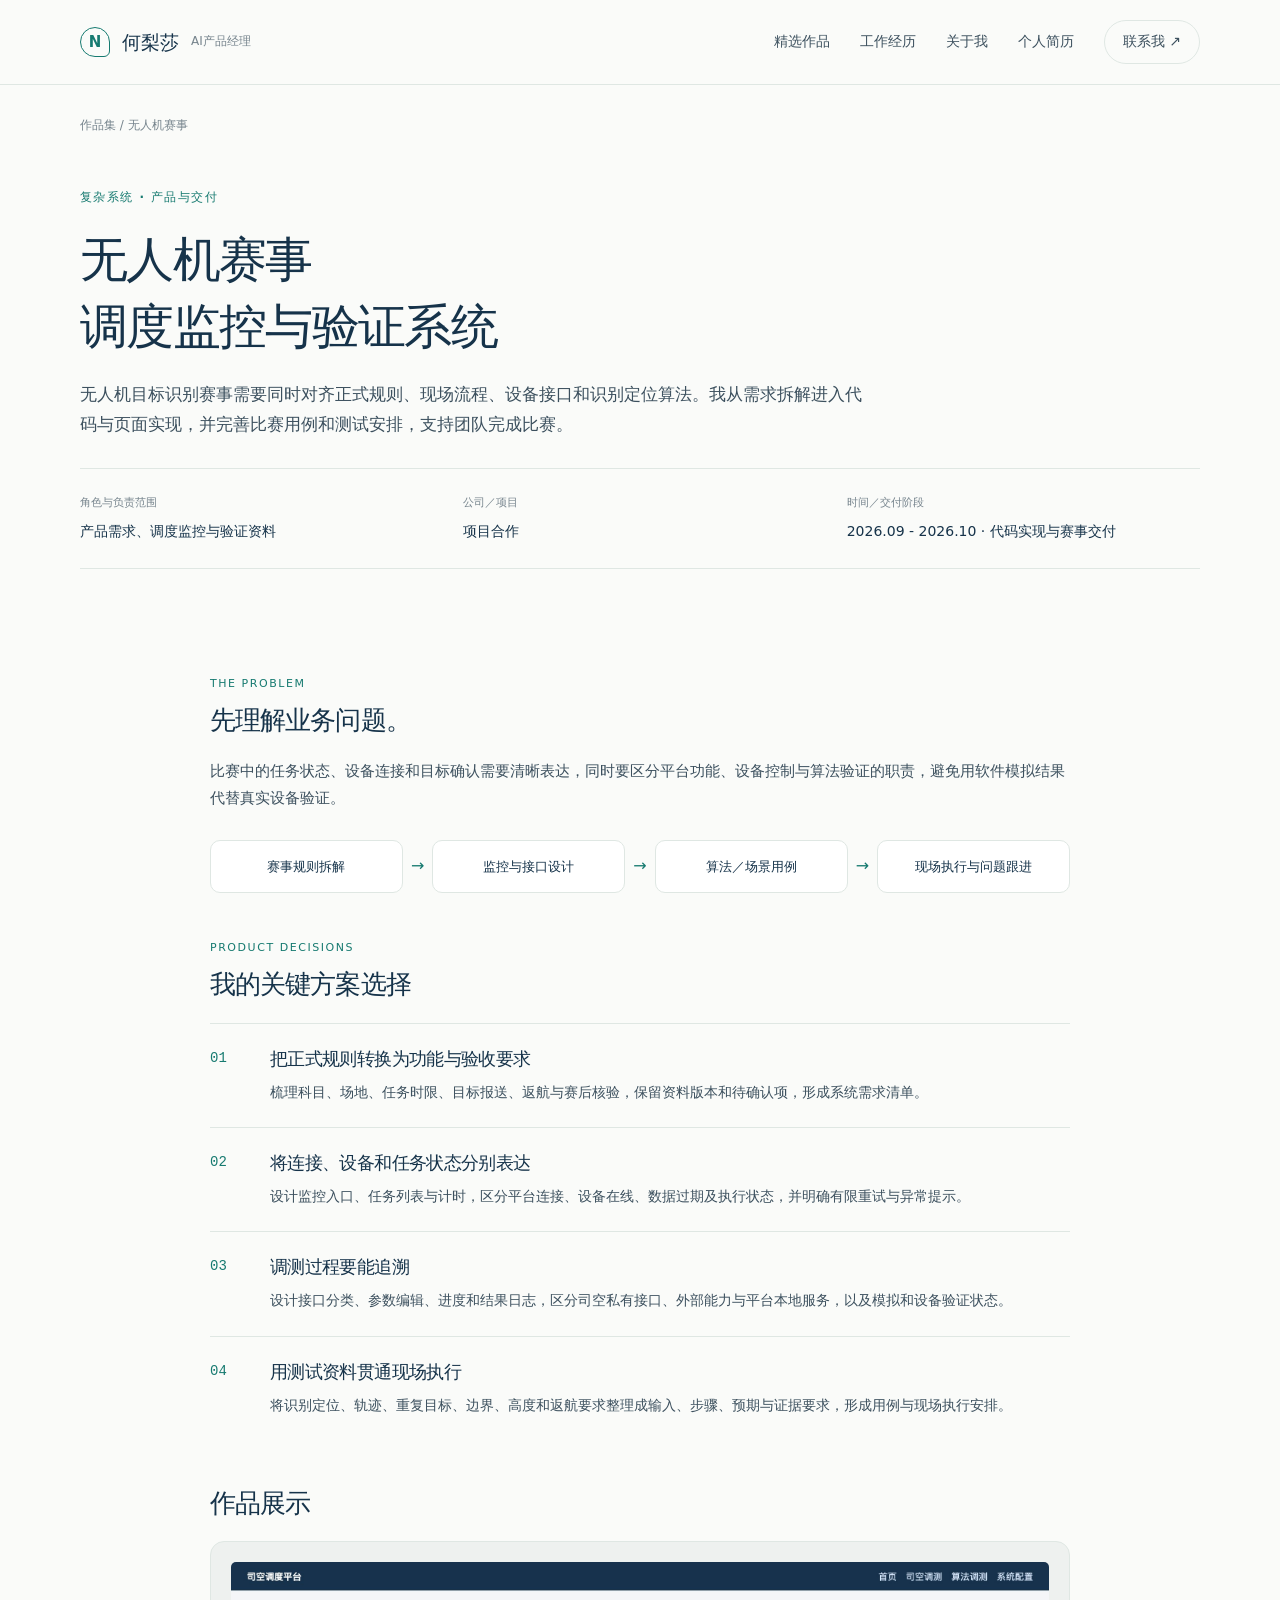
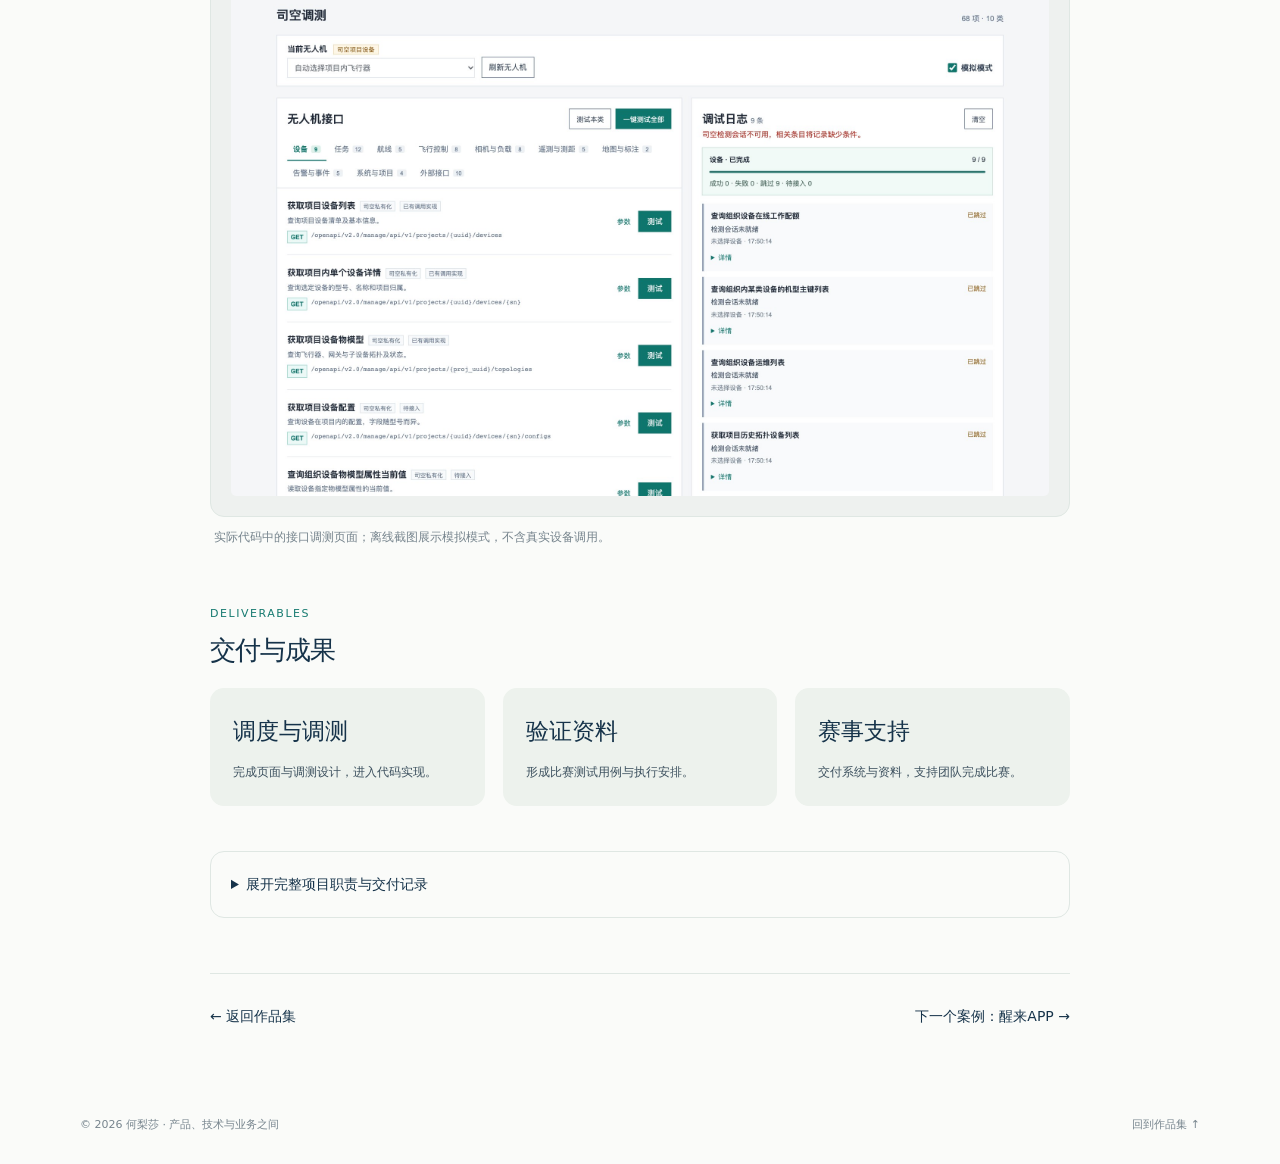
==== drone.html @ f0d06ab8 "初始化个人简历与产品作品集网站" ====
<!doctype html><html lang="zh-CN"><head><meta charset="utf-8"><meta name="viewport" content="width=device-width, initial-scale=1"><meta name="description" content="何梨莎的个人简历与产品作品集：企业知识库RAG、无人机赛事调度、健康AI及海外独立站。"><meta name="theme-color" content="#16334a"><title>无人机赛事 · 调度监控与验证系统 · 何梨莎</title><link rel="icon" href="assets/favicon.svg" type="image/svg+xml"><link rel="stylesheet" href="styles.css"><script src="app.js" defer></script></head><body><a class="skip-link" href="#main">跳到正文</a><header class="site-header"><div class="wrap header-inner"><a class="brand" href="index.html"><span class="brand-mark" aria-hidden="true">N</span>何梨莎<span style="font-size:12px;font-weight:400;color:var(--muted)">AI产品经理</span></a><button class="menu-toggle" aria-expanded="false" aria-controls="site-nav">导航</button><nav class="site-nav" id="site-nav" aria-label="主导航"><a href="index.html#work">精选作品</a><a href="index.html#experience">工作经历</a><a href="index.html#about">关于我</a><a href="resume.html">个人简历</a><a class="nav-contact" href="index.html#contact">联系我 ↗</a></nav></div></header><main id="main" class="wrap"><div class="breadcrumb"><a href="index.html#work">作品集</a> / 无人机赛事</div><section class="case-hero"><div class="eyebrow">复杂系统 · 产品与交付</div><h1>无人机赛事<br>调度监控与验证系统</h1><p class="case-intro">无人机目标识别赛事需要同时对齐正式规则、现场流程、设备接口和识别定位算法。我从需求拆解进入代码与页面实现，并完善比赛用例和测试安排，支持团队完成比赛。</p><dl class="case-facts"><div><dt>角色与负责范围</dt><dd>产品需求、调度监控与验证资料</dd></div><div><dt>公司／项目</dt><dd>项目合作</dd></div><div><dt>时间／交付阶段</dt><dd>2026.09 - 2026.10 · 代码实现与赛事交付</dd></div></dl><div class="case-links"></div></section><article class="case-body"><section class="case-section"><div class="section-label">THE PROBLEM</div><h2>先理解业务问题。</h2><p>比赛中的任务状态、设备连接和目标确认需要清晰表达，同时要区分平台功能、设备控制与算法验证的职责，避免用软件模拟结果代替真实设备验证。</p><div class="flow" aria-label="核心业务流程"><span>赛事规则拆解</span><i aria-hidden="true">→</i><span>监控与接口设计</span><i aria-hidden="true">→</i><span>算法／场景用例</span><i aria-hidden="true">→</i><span>现场执行与问题跟进</span></div></section><section class="case-section"><div class="section-label">PRODUCT DECISIONS</div><h2>我的关键方案选择</h2><ol class="decision-list"><li><div><h3>把正式规则转换为功能与验收要求</h3><p>梳理科目、场地、任务时限、目标报送、返航与赛后核验，保留资料版本和待确认项，形成系统需求清单。</p></div></li><li><div><h3>将连接、设备和任务状态分别表达</h3><p>设计监控入口、任务列表与计时，区分平台连接、设备在线、数据过期及执行状态，并明确有限重试与异常提示。</p></div></li><li><div><h3>调测过程要能追溯</h3><p>设计接口分类、参数编辑、进度和结果日志，区分司空私有接口、外部能力与平台本地服务，以及模拟和设备验证状态。</p></div></li><li><div><h3>用测试资料贯通现场执行</h3><p>将识别定位、轨迹、重复目标、边界、高度和返航要求整理成输入、步骤、预期与证据要求，形成用例与现场执行安排。</p></div></li></ol></section><section class="case-section"><h2>作品展示</h2><div class="gallery"><figure class="gallery-item"><button class="image-button" data-enlarge aria-label="放大无人机司空接口调测界面，在离线环境中展示模拟模式"><img src="assets/drone-debug.jpg" alt="无人机司空接口调测界面，在离线环境中展示模拟模式" loading="lazy"></button><figcaption>实际代码中的接口调测页面；离线截图展示模拟模式，不含真实设备调用。</figcaption></figure></div></section><section class="case-section"><div class="section-label">DELIVERABLES</div><h2>交付与成果</h2><div class="outcomes"><div class="outcome"><strong>调度与调测</strong><p>完成页面与调测设计，进入代码实现。</p></div><div class="outcome"><strong>验证资料</strong><p>形成比赛测试用例与执行安排。</p></div><div class="outcome"><strong>赛事支持</strong><p>交付系统与资料，支持团队完成比赛。</p></div></div></section><details class="record-details"><summary>展开完整项目职责与交付记录</summary><div class="project-record"><p><strong>项目背景：</strong></p><p>面向无人机目标识别赛事，团队需要将正式比赛规则、地面调度监控、设备接口与识别定位算法衔接起来。我承担产品需求与调度系统设计，结合比赛要求和算法完善测试用例，推进系统与验证资料交付，支撑团队<strong>完成比赛</strong>。</p><p><strong>核心职责：</strong></p><p><strong>1、赛事规则分析与需求拆解：</strong></p><ul><li>对照正式规则、场地附件和目标提交资料，梳理科目一<strong>6架无人机</strong>、<strong>10个静态与6个动态目标</strong>、<strong>25分钟</strong>时限等要求，形成任务设置、监控、目标报送、返航及赛后核验的需求清单。</li><li>明确监控平台、设备接口、识别定位算法和端侧飞控的职责，保留资料版本与待确认项，将比赛规则转化为产品功能及验收要求。</li></ul><p><strong>2、调度系统与监控页面设计：</strong></p><ul><li>以地图为主体组织科目、场地、预约或立即开始、倒计时及任务入口，完善设备、执行中、待执行和历史任务列表。</li><li>分别表达平台连接、设备在线及任务状态，设计连接失败后的有限重试、数据过期与未知状态，支持现场监控与异常判断。</li></ul><p><strong>3、司空接口梳理与调测设计：</strong></p><ul><li>围绕大疆司空2私有化部署梳理设备、任务及航线接入需求，区分私有接口、外部装置能力与平台本地服务，明确配置及凭据使用范围。</li><li>设计接口分类、参数编辑、进度及结果日志，支持定位调用对象、数据来源和失败原因；区分<strong>软件模拟</strong>、<strong>接口联通</strong>与<strong>真实设备验证</strong>。</li></ul><p><strong>4、结合算法与比赛规则完善测试用例：</strong></p><ul><li>将识别定位、动态轨迹和目标去重要求转为输入、操作步骤、预期结果与证据要求，覆盖类别、时间戳、轨迹有效性及重复实体处理。</li><li>同时覆盖自主任务、干扰、边界、高度、时限返航与赛后数据留存，形成<strong>31条用例</strong>及<strong>三天测试安排</strong>，交付Excel清单和可手写结果的打印执行版。</li></ul><p><strong>项目成果：</strong></p><ul><li>完成调度系统及赛事需求、接口调测与测试资料交付，推进平台设计、算法验证要求和现场流程对齐。</li><li>通过<strong>用例</strong>和限定时间内执行安排支持团队验证与<strong>问题跟进</strong>，支撑团队<strong>完成比赛</strong>。</li></ul></div></details><div class="case-next"><a href="index.html#work">← 返回作品集</a><a href="health.html">下一个案例：醒来APP →</a></div></article></main><footer class="wrap site-footer"><span>© 2026 何梨莎 · 产品、技术与业务之间</span><a href="index.html#work">回到作品集 ↑</a></footer><dialog class="lightbox" aria-label="作品图片预览"><button class="lightbox-close" type="button">关闭 ×</button><img alt=""></dialog></body></html>
---- styles.css ----
:root{--ink:#16334a;--text:#3c505e;--muted:#76848d;--teal:#167a70;--paper:#fafbf9;--line:#dfe7e3;--white:#fff;--radius:22px;font-family:Inter,"PingFang SC","Microsoft YaHei",system-ui,sans-serif;color:var(--ink);background:var(--paper);font-synthesis:none}
*{box-sizing:border-box}html{scroll-behavior:smooth;scroll-padding-top:100px}body{margin:0;font-size:16px;line-height:1.8}a{color:inherit;text-decoration:none}button{font:inherit;cursor:pointer}img{display:block;max-width:100%;height:auto}button,a{-webkit-tap-highlight-color:transparent}a:focus-visible,button:focus-visible,summary:focus-visible{outline:3px solid #3dada1;outline-offset:5px;border-radius:5px}::selection{background:#cee9df}h1,h2,h3,p{margin:0}h1,h2,h3{font-weight:650;letter-spacing:-.035em;line-height:1.4}ul,ol{padding-left:1.3em}.wrap{width:min(1120px,calc(100% - 80px));margin:auto}.skip-link{position:fixed;top:-90px;left:20px;padding:10px;background:white;z-index:100}.skip-link:focus{top:10px}.site-header{position:sticky;top:0;z-index:30;background:rgba(250,251,249,.94);backdrop-filter:blur(12px);border-bottom:1px solid var(--line)}.header-inner{height:84px;display:flex;align-items:center;justify-content:space-between}.brand{display:flex;align-items:center;gap:12px;font-size:19px;font-weight:650}.brand-mark{width:30px;height:30px;border:1.5px solid var(--teal);border-radius:50% 50% 6px 50%;display:grid;place-items:center;font-size:15px;color:var(--teal)}.site-nav{display:flex;gap:30px;align-items:center;font-size:14px}.site-nav a{padding:8px 0;color:var(--text)}.site-nav a:hover,.text-link:hover{color:var(--teal)}.site-nav .nav-contact{border:1px solid var(--line);padding:8px 18px;border-radius:100px}.menu-toggle{display:none;background:none;border:1px solid var(--line);padding:6px 12px;border-radius:8px}.eyebrow{font-size:12px;font-weight:600;letter-spacing:.12em;color:var(--teal);margin-bottom:18px}.hero{display:grid;grid-template-columns:1.35fr 1fr;align-items:center;gap:50px;padding:85px 0 70px}.hero h1{font-size:clamp(38px,4.7vw,60px);line-height:1.38;margin:12px 0 22px}.hero h1 span{color:var(--teal)}.hero-copy{font-size:16px;color:var(--text);max-width:570px;line-height:1.95}.hero-actions{display:flex;gap:14px;flex-wrap:wrap;margin-top:28px}.button{display:inline-flex;justify-content:center;align-items:center;gap:16px;background:var(--ink);color:white;border:1px solid var(--ink);border-radius:100px;padding:12px 24px;font-size:14px;font-weight:550;transition:background .2s,transform .2s}.button:hover{background:var(--teal);border-color:var(--teal);transform:translateY(-2px)}.button.secondary{background:transparent;color:var(--ink);border-color:var(--line)}.button.secondary:hover{background:#eaf3ef}.hero-note{font-size:13px;margin-top:22px;color:var(--muted)}.hero-art{position:relative;padding:38px 0 34px 12px}.hero-art:before{content:"";position:absolute;inset:0 0 30px 0;background:#e5efea;border-radius:48% 48% 38% 38%;z-index:-1}.hero-art .hero-image{border:7px solid white;border-radius:14px;box-shadow:0 25px 65px #183e3723;transform:rotate(-4deg);width:100%}.hero-art .art-label{position:absolute;right:-8px;bottom:0;background:white;border:1px solid var(--line);border-radius:14px;padding:14px 18px;font-size:12px;box-shadow:0 12px 40px #142b3c0c}.art-label strong{display:block;font-size:16px;margin-bottom:2px}.stats-bar{display:grid;grid-template-columns:repeat(3,1fr);padding:27px 0;border-top:1px solid var(--line);border-bottom:1px solid var(--line);gap:30px}.stat{display:flex;align-items:center;gap:16px}.stat strong{font-size:27px;letter-spacing:-.03em;white-space:nowrap}.stat span{font-size:13px;color:var(--muted);line-height:1.5}.section{padding-top:85px}.section-head{display:flex;justify-content:space-between;align-items:end;margin-bottom:30px;gap:24px}.section-head h2{font-size:32px}.section-head p{font-size:14px;color:var(--muted);max-width:370px}.section-label{font-size:11px;color:var(--teal);letter-spacing:.14em;margin-bottom:8px}.project-grid{display:grid;grid-template-columns:1fr 1fr;gap:26px}.project-card{background:white;border:1px solid var(--line);border-radius:var(--radius);overflow:hidden;display:flex;flex-direction:column;transition:transform .25s,box-shadow .25s}.project-card:hover{transform:translateY(-4px);box-shadow:0 20px 40px #17374a0a}.project-card.featured{grid-column:1/-1;display:grid;grid-template-columns:.85fr 1.15fr}.project-visual{background:#ebf0ec;aspect-ratio:1.6;display:flex;align-items:center;justify-content:center;padding:28px;overflow:hidden}.project-visual img{width:100%;box-shadow:0 8px 28px #12344012;border-radius:8px;max-height:100%;object-fit:contain}.project-visual.health{background:#e8edf1}.project-visual.drone{background:#e9edf0}.project-body{padding:30px 32px;display:flex;flex-direction:column;align-items:start;gap:14px}.featured .project-body{justify-content:center;padding:42px}.project-kicker{font-size:12px;color:var(--teal)}.project-body h3{font-size:25px}.project-body p{font-size:14px;color:var(--text);line-height:1.9}.project-tags{display:flex;gap:6px;flex-wrap:wrap;font-size:11px;color:#64766e}.project-tags span{background:#f2f5f2;padding:3px 9px;border-radius:4px}.project-link{display:flex;justify-content:space-between;width:100%;font-size:14px;margin-top:8px;color:var(--ink);font-weight:600}.project-link .arrow{font-size:20px;font-weight:400}.more-project{margin-top:26px;padding:30px 32px;border:1px solid var(--line);border-radius:var(--radius);display:grid;grid-template-columns:1fr auto;gap:20px;background:#f0f3ee}.more-project h3{font-size:22px;margin-bottom:6px}.more-project p{font-size:14px;color:var(--text);max-width:740px}.more-project a{align-self:center}.skills-grid{display:grid;grid-template-columns:repeat(4,1fr);border-top:1px solid var(--line);border-bottom:1px solid var(--line)}.skill{padding:30px 24px 30px 0}.skill+.skill{padding-left:24px;border-left:1px solid var(--line)}.skill .number{font-family:ui-monospace,monospace;font-size:12px;color:var(--teal);margin-bottom:14px}.skill h3{font-size:19px;margin-bottom:12px}.skill p{font-size:13px;color:var(--text);line-height:1.9}.tools-line{font-size:12px;color:var(--muted);padding:18px 0}.timeline{border-top:1px solid var(--line)}.job{border-bottom:1px solid var(--line);padding:24px 0}.job summary{list-style:none;cursor:pointer;display:grid;grid-template-columns:175px 1fr auto;gap:28px;align-items:center}.job summary::-webkit-details-marker{display:none}.job time{color:var(--muted);font-size:13px}.job h3{font-size:18px}.job .role{display:inline-block;font-weight:400;font-size:13px;color:var(--muted);margin-left:13px}.job .plus{font-size:23px;color:var(--teal);line-height:1}.job[open] .plus{transform:rotate(45deg)}.job-detail{margin:16px 0 0 203px;font-size:14px;color:var(--text);max-width:820px}.job-detail>p{margin-bottom:10px}.job-detail ul{margin:8px 0}.about-grid{display:grid;grid-template-columns:1fr 220px;gap:80px;align-items:center}.about-grid h2{font-size:32px;margin-bottom:22px}.about-grid p{color:var(--text);font-size:15px;margin-bottom:16px}.portrait{width:190px;border-radius:16px;background:white;border:1px solid var(--line);padding:8px;box-shadow:12px 12px 0 #e8eee8}.qualification{display:flex;gap:14px;align-items:start;border-top:1px solid var(--line);padding-top:20px;margin-top:20px;font-size:14px}.qualification .seal{font-size:24px;color:var(--teal)}.qualification small{display:block;color:var(--muted);font-size:12px}.contact-section{margin-top:85px;background:var(--ink);color:white;border-radius:24px;padding:44px;display:grid;grid-template-columns:1fr auto;gap:35px;align-items:center}.contact-section h2{font-size:29px;margin-bottom:10px}.contact-section p{color:#c3d4db;font-size:14px}.contact-actions{display:flex;flex-direction:column;align-items:start;gap:8px}.contact-actions a{font-size:17px;border-bottom:1px solid #67838f;padding-bottom:4px}.copy-button{color:#c3d4db;background:none;border:0;padding:3px 0;font-size:12px}.copy-button:hover{color:white}.site-footer{display:flex;justify-content:space-between;gap:20px;color:var(--muted);font-size:11px;padding:30px 0}.breadcrumb{padding-top:30px;font-size:12px;color:var(--muted)}.case-hero{padding:50px 0 35px}.case-hero h1{font-size:clamp(32px,4vw,48px);margin-bottom:18px;max-width:850px}.case-intro{max-width:790px;color:var(--text);font-size:17px}.case-facts{display:grid;grid-template-columns:repeat(3,1fr);border-top:1px solid var(--line);border-bottom:1px solid var(--line);padding:24px 0;margin-top:28px;gap:30px;font-size:14px}.case-facts dt{color:var(--muted);font-size:11px;margin-bottom:6px}.case-facts dd{margin:0}.case-links{display:flex;gap:10px;flex-wrap:wrap;margin-top:25px}.case-status{padding:15px 20px;background:#ecf1e9;border-left:3px solid #8a9c7a;font-size:13px;color:#536747;margin-top:24px}.case-cover{background:#eef2ee;border:1px solid var(--line);border-radius:20px;padding:30px;margin:30px 0 45px}.case-cover img{width:100%;border-radius:9px}.case-body{max-width:860px;margin:auto}.case-section{margin:45px 0}.case-section h2{font-size:26px;margin-bottom:20px}.case-section p{color:var(--text);font-size:15px;margin-bottom:14px}.decision-list{padding:0;margin:0;list-style:none;counter-reset:decisions}.decision-list li{display:grid;grid-template-columns:42px 1fr;gap:18px;padding:22px 0;border-top:1px solid var(--line);counter-increment:decisions}.decision-list li:before{content:"0" counter(decisions);font:14px ui-monospace,monospace;color:var(--teal);padding-top:4px}.decision-list h3{font-size:18px;margin-bottom:9px}.decision-list p{font-size:14px;margin:0}.flow{display:flex;align-items:stretch;gap:8px;margin:28px 0;flex-wrap:wrap}.flow span{background:white;border:1px solid var(--line);padding:14px 17px;border-radius:10px;flex:1;min-width:120px;text-align:center;font-size:13px}.flow i{align-self:center;font-style:normal;color:var(--teal)}.outcomes{display:grid;grid-template-columns:repeat(3,1fr);gap:18px}.outcome{background:#edf2ed;padding:23px;border-radius:14px}.outcome strong{display:block;font-size:23px;margin-bottom:9px}.outcome p{font-size:12px;margin:0;color:var(--text)}.gallery{display:grid;gap:24px}.gallery-item{margin:0}.image-button{display:block;border:1px solid var(--line);padding:20px;border-radius:14px;background:#eef1ef;width:100%;cursor:zoom-in}.image-button img{max-height:640px;margin:auto;border-radius:5px}.gallery figcaption{font-size:12px;color:var(--muted);padding:10px 4px}.record-details{border:1px solid var(--line);border-radius:14px;margin-top:40px;padding:20px}.record-details summary{cursor:pointer;font-size:14px;font-weight:600}.project-record{font-size:14px;color:var(--text);line-height:1.9;margin-top:20px}.project-record p{margin:12px 0}.project-record li{margin-bottom:8px}.case-next{border-top:1px solid var(--line);padding-top:30px;margin:55px 0;display:flex;justify-content:space-between;align-items:center;gap:25px;font-size:14px}.lightbox{max-width:min(96vw,1500px);max-height:95vh;padding:44px 18px 18px;border:0;border-radius:12px;background:#f7f9f6}.lightbox::backdrop{background:#0c2337dc}.lightbox img{max-height:82vh;max-width:100%;margin:auto;object-fit:contain}.lightbox-close{position:absolute;right:16px;top:9px;border:0;background:none;font-size:14px;color:var(--ink);padding:3px 10px}.resume-main{max-width:860px;margin:40px auto;background:white;padding:45px;border:1px solid var(--line)}.resume-main h1{font-size:34px}.resume-header{border-bottom:2px solid var(--ink);padding-bottom:22px;margin-bottom:28px}.resume-header p{font-size:13px;color:var(--text)}.resume-actions{display:flex;gap:12px;margin-bottom:20px}.resume-main h2{font-size:21px;margin:28px 0 14px;color:var(--teal)}.resume-main h3{font-size:17px;margin:20px 0 5px}.resume-main .resume-meta{font-size:12px;color:var(--muted);margin-bottom:10px}.resume-main .resume-text{font-size:13px;color:var(--text);line-height:1.85}.resume-text p{margin:10px 0}.resume-text li{margin-bottom:5px}.resume-text p:has(br:only-child){display:none}
@media(max-width:960px){.wrap{width:calc(100% - 48px)}.hero{gap:30px;padding-top:60px}.hero h1{font-size:44px}.project-card.featured{grid-template-columns:1fr 1fr}.featured .project-body{padding:28px}.skills-grid{grid-template-columns:1fr 1fr}.skill:nth-child(3){padding-left:0;border-left:0;border-top:1px solid var(--line)}.skill:nth-child(4){border-top:1px solid var(--line)}.job summary{grid-template-columns:135px 1fr auto;gap:18px}.job-detail{margin-left:153px}.about-grid{gap:40px}.contact-section{padding:32px}}
@media(max-width:680px){.wrap{width:calc(100% - 36px)}.header-inner{height:68px}.brand{font-size:16px}.menu-toggle{display:block;font-size:12px}.site-nav{display:none;position:absolute;top:68px;left:0;right:0;padding:18px;background:var(--paper);border-bottom:1px solid var(--line);flex-direction:column;align-items:stretch;gap:4px}.site-nav.is-open{display:flex}.site-nav a{padding:9px 12px}.site-nav .nav-contact{border:0;border-radius:0;padding:9px 12px}.hero{grid-template-columns:1fr;gap:30px;padding:45px 0 38px}.hero h1{font-size:38px}.hero-copy{font-size:14px}.hero-art{max-width:430px;margin:0 18px 0 10px;padding:25px 0}.hero-note{font-size:11px}.stats-bar{gap:16px;padding:22px 0}.stat{display:block}.stat strong{font-size:22px}.stat span{display:block;font-size:11px;margin-top:5px}.section{padding-top:55px}.section-head{display:block;margin-bottom:22px}.section-head h2,.about-grid h2{font-size:27px}.section-head p{margin-top:10px;font-size:13px}.project-grid{grid-template-columns:1fr;gap:20px}.project-card.featured{grid-template-columns:1fr}.featured .project-body{order:2;padding:25px}.project-visual{padding:20px;aspect-ratio:1.55}.project-body{padding:24px}.project-body h3{font-size:23px}.more-project{grid-template-columns:1fr;padding:24px}.more-project h3{font-size:21px}.more-project a{justify-self:start}.skill{padding:24px 14px 24px 0}.skill+.skill{padding-left:14px}.skill:nth-child(3){padding-left:0}.skill h3{font-size:17px}.skill p{font-size:12px}.job summary{grid-template-columns:1fr 24px;gap:5px}.job time{grid-column:1;font-size:11px}.job summary>div{grid-column:1}.job .plus{grid-column:2;grid-row:1/3}.job .role{display:block;margin-left:0;margin-top:5px}.job-detail{margin-left:0;font-size:13px}.about-grid{grid-template-columns:1fr;gap:20px}.portrait{width:130px}.contact-section{grid-template-columns:1fr;padding:28px;margin-top:55px;gap:22px}.contact-section h2{font-size:24px}.contact-actions a{font-size:15px}.site-footer{display:block;line-height:2.4}.case-hero{padding-top:35px}.case-intro{font-size:15px}.case-facts{grid-template-columns:1fr;gap:18px}.case-cover{padding:15px;margin-top:25px}.case-section h2{font-size:23px}.decision-list li{grid-template-columns:30px 1fr;gap:12px}.outcomes{grid-template-columns:1fr}.outcome{padding:18px}.outcome strong{font-size:22px}.case-next{font-size:12px}.resume-main{margin:18px auto;padding:22px;width:calc(100% - 24px)}.resume-actions{flex-wrap:wrap}.button{padding:11px 20px}.flow i{display:none}}
@media(prefers-reduced-motion:reduce){html{scroll-behavior:auto}*,*:before,*:after{transition:none!important;animation:none!important}}
@media print{@page{size:A4;margin:16mm}.site-header,.site-footer,.resume-actions,.skip-link{display:none!important}body{background:white;font-size:11px}.resume-main{max-width:none;border:0;margin:0;padding:0}.resume-main h2{break-after:avoid}.resume-main h3{break-after:avoid}.resume-text p,.resume-text li{orphans:3;widows:3}.resume-section.work-section,.resume-section.project-section{break-before:page}.resume-header{margin-bottom:20px}.resume-main a{color:inherit;text-decoration:none}.resume-job{break-inside:avoid}.resume-main .resume-text{font-size:10.5px;line-height:1.55}.resume-main h2{font-size:17px}.resume-main h3{font-size:14px}.resume-main .resume-meta{font-size:10px}.resume-main h1{font-size:28px}}
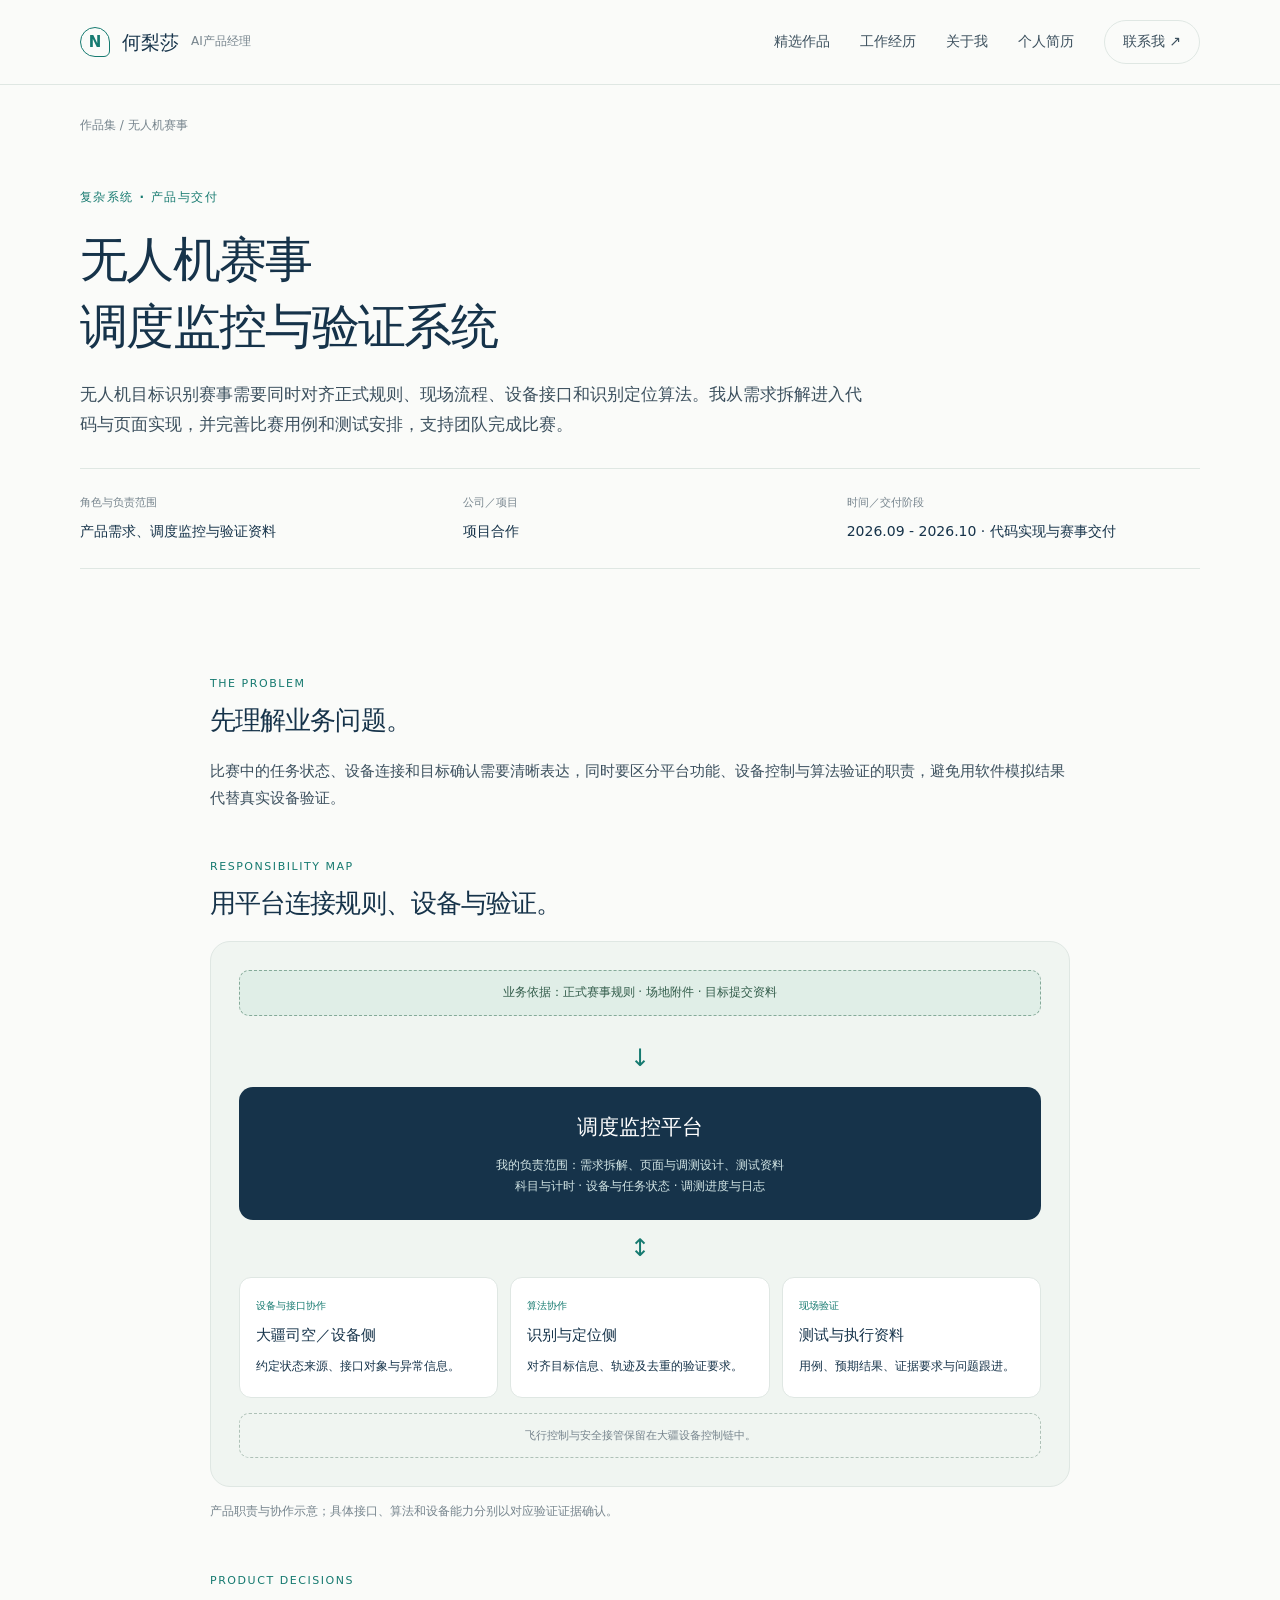
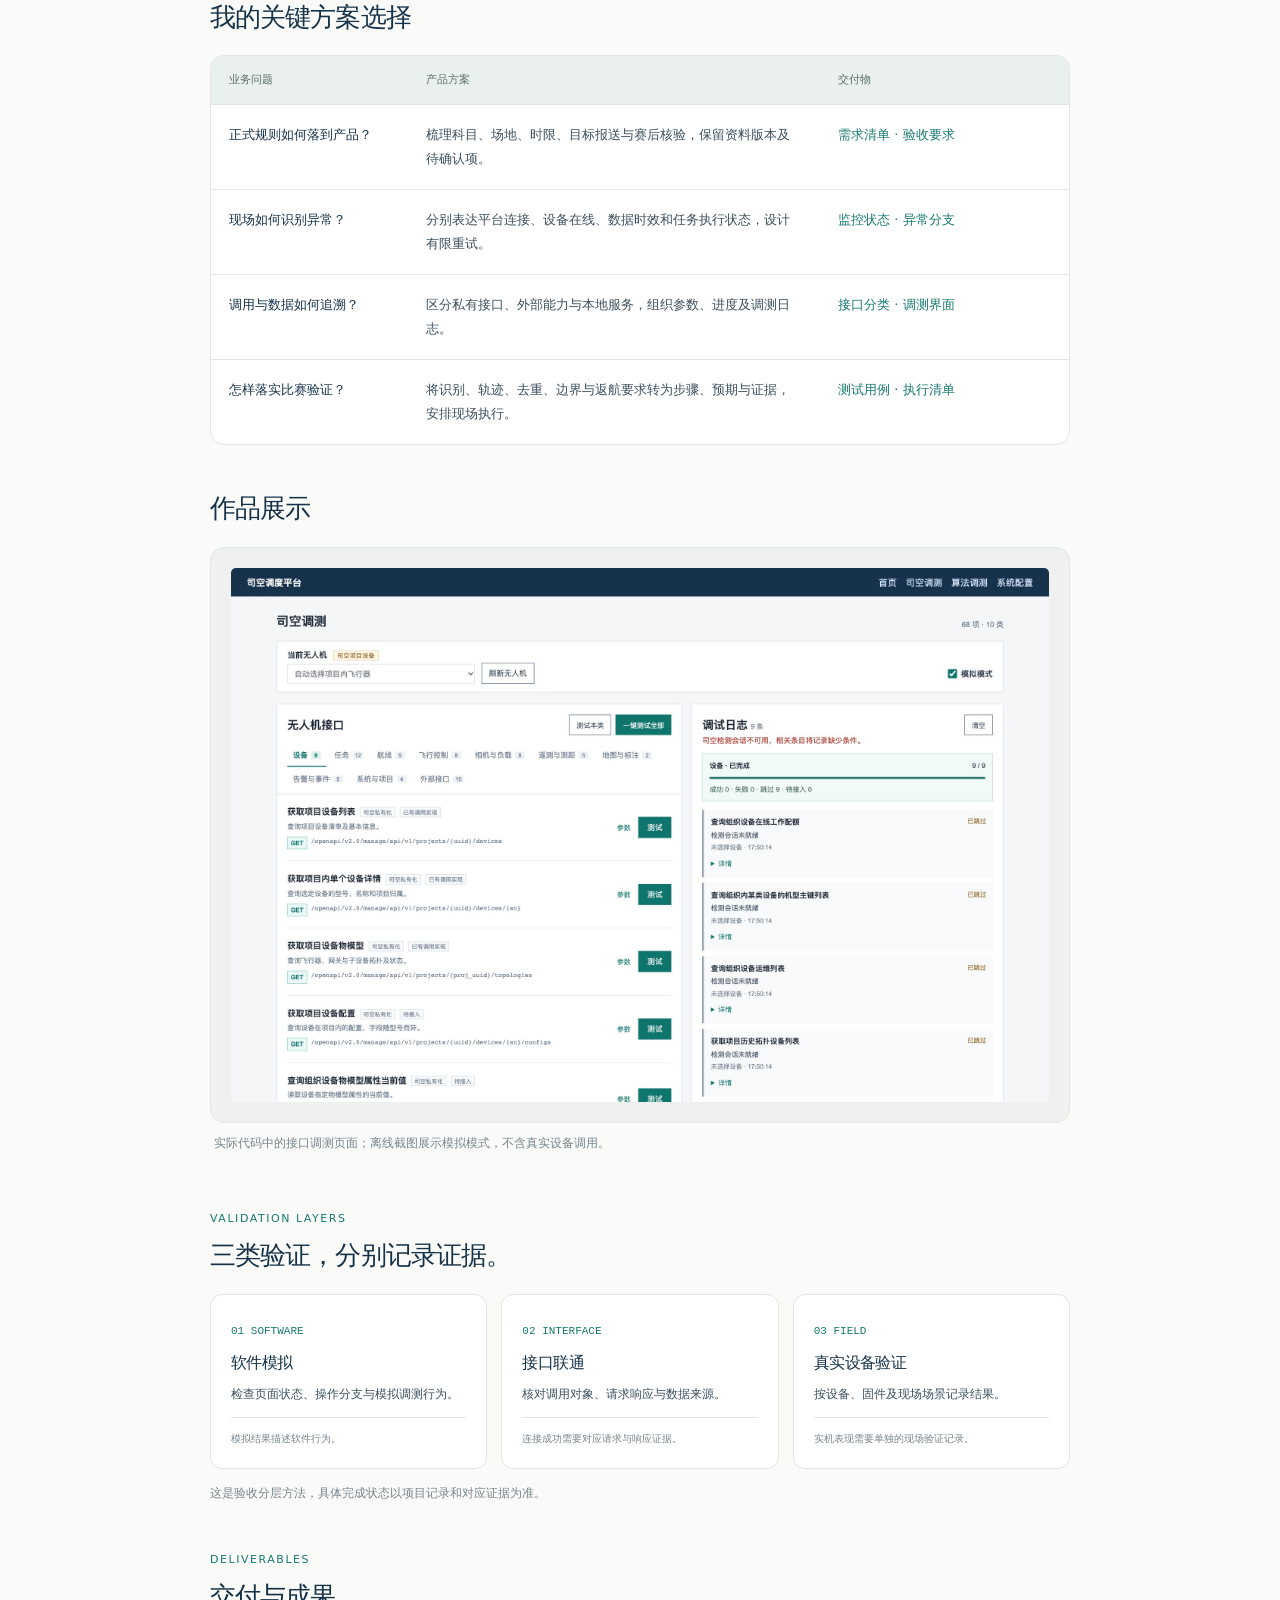
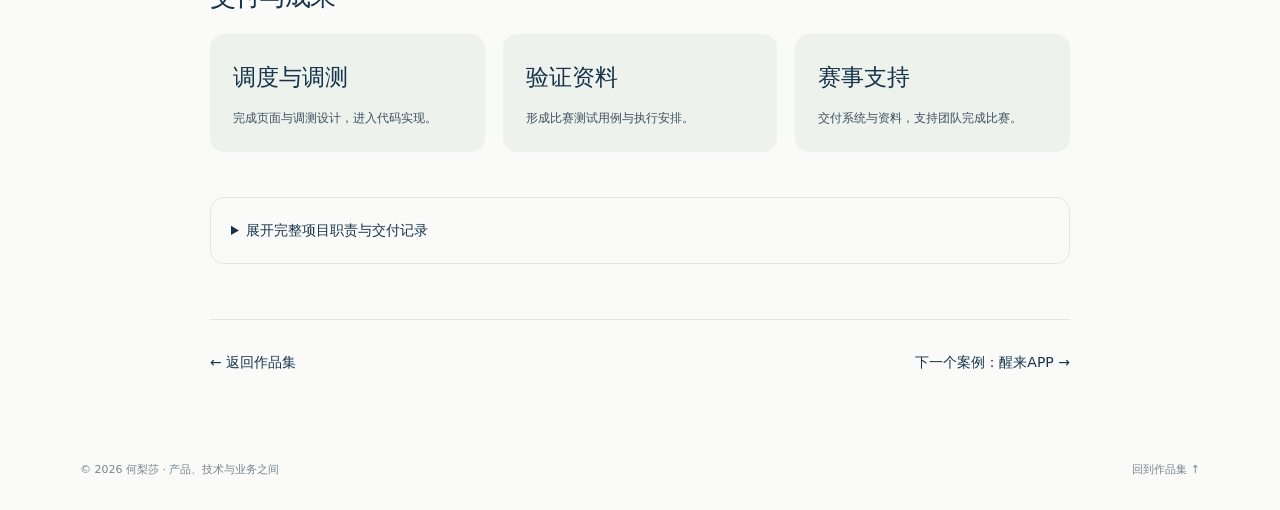
==== commit bdb90754: "增加案例产品图示与交互说明" ====
--- a/drone.html
+++ b/drone.html
@@ -1 +1,12 @@
-<!doctype html><html lang="zh-CN"><head><meta charset="utf-8"><meta name="viewport" content="width=device-width, initial-scale=1"><meta name="description" content="何梨莎的个人简历与产品作品集：企业知识库RAG、无人机赛事调度、健康AI及海外独立站。"><meta name="theme-color" content="#16334a"><title>无人机赛事 · 调度监控与验证系统 · 何梨莎</title><link rel="icon" href="assets/favicon.svg" type="image/svg+xml"><link rel="stylesheet" href="styles.css"><script src="app.js" defer></script></head><body><a class="skip-link" href="#main">跳到正文</a><header class="site-header"><div class="wrap header-inner"><a class="brand" href="index.html"><span class="brand-mark" aria-hidden="true">N</span>何梨莎<span style="font-size:12px;font-weight:400;color:var(--muted)">AI产品经理</span></a><button class="menu-toggle" aria-expanded="false" aria-controls="site-nav">导航</button><nav class="site-nav" id="site-nav" aria-label="主导航"><a href="index.html#work">精选作品</a><a href="index.html#experience">工作经历</a><a href="index.html#about">关于我</a><a href="resume.html">个人简历</a><a class="nav-contact" href="index.html#contact">联系我 ↗</a></nav></div></header><main id="main" class="wrap"><div class="breadcrumb"><a href="index.html#work">作品集</a> / 无人机赛事</div><section class="case-hero"><div class="eyebrow">复杂系统 · 产品与交付</div><h1>无人机赛事<br>调度监控与验证系统</h1><p class="case-intro">无人机目标识别赛事需要同时对齐正式规则、现场流程、设备接口和识别定位算法。我从需求拆解进入代码与页面实现，并完善比赛用例和测试安排，支持团队完成比赛。</p><dl class="case-facts"><div><dt>角色与负责范围</dt><dd>产品需求、调度监控与验证资料</dd></div><div><dt>公司／项目</dt><dd>项目合作</dd></div><div><dt>时间／交付阶段</dt><dd>2026.09 - 2026.10 · 代码实现与赛事交付</dd></div></dl><div class="case-links"></div></section><article class="case-body"><section class="case-section"><div class="section-label">THE PROBLEM</div><h2>先理解业务问题。</h2><p>比赛中的任务状态、设备连接和目标确认需要清晰表达，同时要区分平台功能、设备控制与算法验证的职责，避免用软件模拟结果代替真实设备验证。</p><div class="flow" aria-label="核心业务流程"><span>赛事规则拆解</span><i aria-hidden="true">→</i><span>监控与接口设计</span><i aria-hidden="true">→</i><span>算法／场景用例</span><i aria-hidden="true">→</i><span>现场执行与问题跟进</span></div></section><section class="case-section"><div class="section-label">PRODUCT DECISIONS</div><h2>我的关键方案选择</h2><ol class="decision-list"><li><div><h3>把正式规则转换为功能与验收要求</h3><p>梳理科目、场地、任务时限、目标报送、返航与赛后核验，保留资料版本和待确认项，形成系统需求清单。</p></div></li><li><div><h3>将连接、设备和任务状态分别表达</h3><p>设计监控入口、任务列表与计时，区分平台连接、设备在线、数据过期及执行状态，并明确有限重试与异常提示。</p></div></li><li><div><h3>调测过程要能追溯</h3><p>设计接口分类、参数编辑、进度和结果日志，区分司空私有接口、外部能力与平台本地服务，以及模拟和设备验证状态。</p></div></li><li><div><h3>用测试资料贯通现场执行</h3><p>将识别定位、轨迹、重复目标、边界、高度和返航要求整理成输入、步骤、预期与证据要求，形成用例与现场执行安排。</p></div></li></ol></section><section class="case-section"><h2>作品展示</h2><div class="gallery"><figure class="gallery-item"><button class="image-button" data-enlarge aria-label="放大无人机司空接口调测界面，在离线环境中展示模拟模式"><img src="assets/drone-debug.jpg" alt="无人机司空接口调测界面，在离线环境中展示模拟模式" loading="lazy"></button><figcaption>实际代码中的接口调测页面；离线截图展示模拟模式，不含真实设备调用。</figcaption></figure></div></section><section class="case-section"><div class="section-label">DELIVERABLES</div><h2>交付与成果</h2><div class="outcomes"><div class="outcome"><strong>调度与调测</strong><p>完成页面与调测设计，进入代码实现。</p></div><div class="outcome"><strong>验证资料</strong><p>形成比赛测试用例与执行安排。</p></div><div class="outcome"><strong>赛事支持</strong><p>交付系统与资料，支持团队完成比赛。</p></div></div></section><details class="record-details"><summary>展开完整项目职责与交付记录</summary><div class="project-record"><p><strong>项目背景：</strong></p><p>面向无人机目标识别赛事，团队需要将正式比赛规则、地面调度监控、设备接口与识别定位算法衔接起来。我承担产品需求与调度系统设计，结合比赛要求和算法完善测试用例，推进系统与验证资料交付，支撑团队<strong>完成比赛</strong>。</p><p><strong>核心职责：</strong></p><p><strong>1、赛事规则分析与需求拆解：</strong></p><ul><li>对照正式规则、场地附件和目标提交资料，梳理科目一<strong>6架无人机</strong>、<strong>10个静态与6个动态目标</strong>、<strong>25分钟</strong>时限等要求，形成任务设置、监控、目标报送、返航及赛后核验的需求清单。</li><li>明确监控平台、设备接口、识别定位算法和端侧飞控的职责，保留资料版本与待确认项，将比赛规则转化为产品功能及验收要求。</li></ul><p><strong>2、调度系统与监控页面设计：</strong></p><ul><li>以地图为主体组织科目、场地、预约或立即开始、倒计时及任务入口，完善设备、执行中、待执行和历史任务列表。</li><li>分别表达平台连接、设备在线及任务状态，设计连接失败后的有限重试、数据过期与未知状态，支持现场监控与异常判断。</li></ul><p><strong>3、司空接口梳理与调测设计：</strong></p><ul><li>围绕大疆司空2私有化部署梳理设备、任务及航线接入需求，区分私有接口、外部装置能力与平台本地服务，明确配置及凭据使用范围。</li><li>设计接口分类、参数编辑、进度及结果日志，支持定位调用对象、数据来源和失败原因；区分<strong>软件模拟</strong>、<strong>接口联通</strong>与<strong>真实设备验证</strong>。</li></ul><p><strong>4、结合算法与比赛规则完善测试用例：</strong></p><ul><li>将识别定位、动态轨迹和目标去重要求转为输入、操作步骤、预期结果与证据要求，覆盖类别、时间戳、轨迹有效性及重复实体处理。</li><li>同时覆盖自主任务、干扰、边界、高度、时限返航与赛后数据留存，形成<strong>31条用例</strong>及<strong>三天测试安排</strong>，交付Excel清单和可手写结果的打印执行版。</li></ul><p><strong>项目成果：</strong></p><ul><li>完成调度系统及赛事需求、接口调测与测试资料交付，推进平台设计、算法验证要求和现场流程对齐。</li><li>通过<strong>用例</strong>和限定时间内执行安排支持团队验证与<strong>问题跟进</strong>，支撑团队<strong>完成比赛</strong>。</li></ul></div></details><div class="case-next"><a href="index.html#work">← 返回作品集</a><a href="health.html">下一个案例：醒来APP →</a></div></article></main><footer class="wrap site-footer"><span>© 2026 何梨莎 · 产品、技术与业务之间</span><a href="index.html#work">回到作品集 ↑</a></footer><dialog class="lightbox" aria-label="作品图片预览"><button class="lightbox-close" type="button">关闭 ×</button><img alt=""></dialog></body></html>+<!doctype html><html lang="zh-CN"><head><meta charset="utf-8"><meta name="viewport" content="width=device-width, initial-scale=1"><meta name="description" content="何梨莎的个人简历与产品作品集：企业知识库RAG、无人机赛事调度、健康AI及海外独立站。"><meta name="theme-color" content="#16334a"><title>无人机赛事 · 调度监控与验证系统 · 何梨莎</title><link rel="icon" href="assets/favicon.svg" type="image/svg+xml"><link rel="stylesheet" href="styles.css"><link rel="stylesheet" href="visuals.css?v=20261014-1"><script src="app.js?v=20261014-visuals" defer></script></head><body><a class="skip-link" href="#main">跳到正文</a><header class="site-header"><div class="wrap header-inner"><a class="brand" href="index.html"><span class="brand-mark" aria-hidden="true">N</span>何梨莎<span style="font-size:12px;font-weight:400;color:var(--muted)">AI产品经理</span></a><button class="menu-toggle" aria-expanded="false" aria-controls="site-nav">导航</button><nav class="site-nav" id="site-nav" aria-label="主导航"><a href="index.html#work">精选作品</a><a href="index.html#experience">工作经历</a><a href="index.html#about">关于我</a><a href="resume.html">个人简历</a><a class="nav-contact" href="index.html#contact">联系我 ↗</a></nav></div></header><main id="main" class="wrap"><div class="breadcrumb"><a href="index.html#work">作品集</a> / 无人机赛事</div><section class="case-hero"><div class="eyebrow">复杂系统 · 产品与交付</div><h1>无人机赛事<br>调度监控与验证系统</h1><p class="case-intro">无人机目标识别赛事需要同时对齐正式规则、现场流程、设备接口和识别定位算法。我从需求拆解进入代码与页面实现，并完善比赛用例和测试安排，支持团队完成比赛。</p><dl class="case-facts"><div><dt>角色与负责范围</dt><dd>产品需求、调度监控与验证资料</dd></div><div><dt>公司／项目</dt><dd>项目合作</dd></div><div><dt>时间／交付阶段</dt><dd>2026.09 - 2026.10 · 代码实现与赛事交付</dd></div></dl><div class="case-links"></div></section><article class="case-body"><section class="case-section"><div class="section-label">THE PROBLEM</div><h2>先理解业务问题。</h2><p>比赛中的任务状态、设备连接和目标确认需要清晰表达，同时要区分平台功能、设备控制与算法验证的职责，避免用软件模拟结果代替真实设备验证。</p></section>
+<section class="visual-overview" aria-labelledby="drone-map-title">
+ <div class="section-label">RESPONSIBILITY MAP</div><h2 id="drone-map-title">用平台连接规则、设备与验证。</h2>
+ <div class="diagram" role="group" aria-label="无人机项目职责关系：正式规则定义要求，调度监控平台组织科目与状态，并与设备、算法和验证资料协作；安全控制保留在设备侧">
+  <div class="scope-bar">业务依据：正式赛事规则 · 场地附件 · 目标提交资料</div>
+  <div class="diagram-split" aria-hidden="true">↓</div>
+  <div class="diagram-core"><strong>调度监控平台</strong><p>我的负责范围：需求拆解、页面与调测设计、测试资料<br>科目与计时 · 设备与任务状态 · 调测进度与日志</p></div>
+  <div class="diagram-split" aria-hidden="true">↕</div>
+  <div class="collaboration-grid"><div class="collaboration-node"><span class="node-label">设备与接口协作</span><strong>大疆司空／设备侧</strong><p>约定状态来源、接口对象与异常信息。</p></div><div class="collaboration-node"><span class="node-label">算法协作</span><strong>识别与定位侧</strong><p>对齐目标信息、轨迹及去重的验证要求。</p></div><div class="collaboration-node"><span class="node-label">现场验证</span><strong>测试与执行资料</strong><p>用例、预期结果、证据要求与问题跟进。</p></div></div>
+  <div class="boundary-note">飞行控制与安全接管保留在大疆设备控制链中。</div>
+ </div><p class="visual-caption">产品职责与协作示意；具体接口、算法和设备能力分别以对应验证证据确认。</p>
+</section><section class="case-section"><div class="section-label">PRODUCT DECISIONS</div><h2>我的关键方案选择</h2><table class="decision-table" aria-label="关键产品决策：业务问题、产品方案和交付物"><thead><tr><th scope="col">业务问题</th><th scope="col">产品方案</th><th scope="col">交付物</th></tr></thead><tbody><tr><td>正式规则如何落到产品？</td><td>梳理科目、场地、时限、目标报送与赛后核验，保留资料版本及待确认项。</td><td>需求清单 · 验收要求</td></tr><tr><td>现场如何识别异常？</td><td>分别表达平台连接、设备在线、数据时效和任务执行状态，设计有限重试。</td><td>监控状态 · 异常分支</td></tr><tr><td>调用与数据如何追溯？</td><td>区分私有接口、外部能力与本地服务，组织参数、进度及调测日志。</td><td>接口分类 · 调测界面</td></tr><tr><td>怎样落实比赛验证？</td><td>将识别、轨迹、去重、边界与返航要求转为步骤、预期与证据，安排现场执行。</td><td>测试用例 · 执行清单</td></tr></tbody></table></section><section class="case-section"><h2>作品展示</h2><div class="gallery"><figure class="gallery-item"><button class="image-button" data-enlarge aria-label="放大无人机司空接口调测界面，在离线环境中展示模拟模式"><img src="assets/drone-debug.jpg" alt="无人机司空接口调测界面，在离线环境中展示模拟模式" loading="lazy"></button><figcaption>实际代码中的接口调测页面；离线截图展示模拟模式，不含真实设备调用。</figcaption></figure></div></section><section class="case-section"><div class="section-label">VALIDATION LAYERS</div><h2>三类验证，分别记录证据。</h2><div class="evidence-levels"><div class="evidence-level"><span class="level-type">01 SOFTWARE</span><h3>软件模拟</h3><p>检查页面状态、操作分支与模拟调测行为。</p><small>模拟结果描述软件行为。</small></div><div class="evidence-level"><span class="level-type">02 INTERFACE</span><h3>接口联通</h3><p>核对调用对象、请求响应与数据来源。</p><small>连接成功需要对应请求与响应证据。</small></div><div class="evidence-level"><span class="level-type">03 FIELD</span><h3>真实设备验证</h3><p>按设备、固件及现场场景记录结果。</p><small>实机表现需要单独的现场验证记录。</small></div></div><p class="visual-caption">这是验收分层方法，具体完成状态以项目记录和对应证据为准。</p></section><section class="case-section"><div class="section-label">DELIVERABLES</div><h2>交付与成果</h2><div class="outcomes"><div class="outcome"><strong>调度与调测</strong><p>完成页面与调测设计，进入代码实现。</p></div><div class="outcome"><strong>验证资料</strong><p>形成比赛测试用例与执行安排。</p></div><div class="outcome"><strong>赛事支持</strong><p>交付系统与资料，支持团队完成比赛。</p></div></div></section><details class="record-details"><summary>展开完整项目职责与交付记录</summary><div class="project-record"><p><strong>项目背景：</strong></p><p>面向无人机目标识别赛事，团队需要将正式比赛规则、地面调度监控、设备接口与识别定位算法衔接起来。我承担产品需求与调度系统设计，结合比赛要求和算法完善测试用例，推进系统与验证资料交付，支撑团队<strong>完成比赛</strong>。</p><p><strong>核心职责：</strong></p><p><strong>1、赛事规则分析与需求拆解：</strong></p><ul><li>对照正式规则、场地附件和目标提交资料，梳理科目一<strong>6架无人机</strong>、<strong>10个静态与6个动态目标</strong>、<strong>25分钟</strong>时限等要求，形成任务设置、监控、目标报送、返航及赛后核验的需求清单。</li><li>明确监控平台、设备接口、识别定位算法和端侧飞控的职责，保留资料版本与待确认项，将比赛规则转化为产品功能及验收要求。</li></ul><p><strong>2、调度系统与监控页面设计：</strong></p><ul><li>以地图为主体组织科目、场地、预约或立即开始、倒计时及任务入口，完善设备、执行中、待执行和历史任务列表。</li><li>分别表达平台连接、设备在线及任务状态，设计连接失败后的有限重试、数据过期与未知状态，支持现场监控与异常判断。</li></ul><p><strong>3、司空接口梳理与调测设计：</strong></p><ul><li>围绕大疆司空2私有化部署梳理设备、任务及航线接入需求，区分私有接口、外部装置能力与平台本地服务，明确配置及凭据使用范围。</li><li>设计接口分类、参数编辑、进度及结果日志，支持定位调用对象、数据来源和失败原因；区分<strong>软件模拟</strong>、<strong>接口联通</strong>与<strong>真实设备验证</strong>。</li></ul><p><strong>4、结合算法与比赛规则完善测试用例：</strong></p><ul><li>将识别定位、动态轨迹和目标去重要求转为输入、操作步骤、预期结果与证据要求，覆盖类别、时间戳、轨迹有效性及重复实体处理。</li><li>同时覆盖自主任务、干扰、边界、高度、时限返航与赛后数据留存，形成<strong>31条用例</strong>及<strong>三天测试安排</strong>，交付Excel清单和可手写结果的打印执行版。</li></ul><p><strong>项目成果：</strong></p><ul><li>完成调度系统及赛事需求、接口调测与测试资料交付，推进平台设计、算法验证要求和现场流程对齐。</li><li>通过<strong>用例</strong>和限定时间内执行安排支持团队验证与<strong>问题跟进</strong>，支撑团队<strong>完成比赛</strong>。</li></ul></div></details><div class="case-next"><a href="index.html#work">← 返回作品集</a><a href="health.html">下一个案例：醒来APP →</a></div></article></main><footer class="wrap site-footer"><span>© 2026 何梨莎 · 产品、技术与业务之间</span><a href="index.html#work">回到作品集 ↑</a></footer><dialog class="lightbox" aria-label="作品图片预览"><button class="lightbox-close" type="button">关闭 ×</button><img alt=""></dialog></body></html>
--- a/visuals.css
+++ b/visuals.css
@@ -0,0 +1,111 @@
+/* Product diagrams use the same colors and typography as the portfolio. */
+.visual-overview { margin: 32px 0 48px; }
+.visual-overview > h2 { margin-bottom: 20px; font-size: 26px; }
+.visual-caption { margin-top: 14px !important; font-size: 12px !important; color: var(--muted) !important; }
+.diagram { padding: 28px; border: 1px solid var(--line); border-radius: 20px; background: #f0f5f1; }
+.diagram-label { margin-bottom: 14px; color: var(--teal); font-size: 11px; letter-spacing: .07em; }
+.diagram-row { display: grid; grid-template-columns: repeat(3,minmax(0,1fr)); gap: 12px; }
+.diagram-node { padding: 18px 14px; background: white; border: 1px solid var(--line); border-radius: 12px; text-align: center; }
+.diagram-node strong { display: block; font-size: 16px; color: var(--ink); }
+.diagram-node small { display: block; margin-top: 5px; font-size: 11px; color: var(--muted); line-height: 1.65; }
+.diagram-join { position: relative; height: 56px; display: flex; align-items: end; justify-content: center; padding-bottom: 3px; }
+.diagram-join:before { content: ''; position: absolute; height: 17px; top: 8px; left: 16%; right: 16%; border: 1px solid #a4beb1; border-top: 0; border-radius: 0 0 4px 4px; }
+.diagram-join:after { content: '↓'; position: absolute; top: 20px; color: var(--teal); font-size: 21px; }
+.diagram-join span { position: absolute; top: 23px; left: calc(50% + 18px); font-size: 10px; color: var(--muted); white-space: nowrap; }
+.diagram-core { padding: 22px; border-radius: 14px; background: var(--ink); text-align: center; color: white; }
+.diagram-core strong { display: block; font-size: 21px; }
+.diagram-core p { margin: 8px 0 0 !important; font-size: 12px !important; color: #d2e5e5 !important; }
+.diagram-split { text-align: center; color: var(--teal); line-height: 1.3; font-size: 24px; padding: 13px 0; }
+.touchpoint { cursor: pointer; transition: background .2s,border-color .2s; font: inherit; }
+.touchpoint:hover { border-color: var(--teal); }
+.touchpoint[aria-selected='true'] { background: #e0eee7; border-color: var(--teal); box-shadow: inset 0 0 0 1px var(--teal); }
+.diagram-detail { margin-top: 16px; padding: 20px 22px; background: white; border-radius: 12px; border: 1px solid var(--line); }
+.diagram-detail[hidden] { display: none; }
+.diagram-detail h3 { font-size: 17px; margin-bottom: 7px; }
+.diagram-detail p { margin: 0 !important; font-size: 13px !important; }
+.diagram-detail .detail-path { margin-bottom: 8px !important; color: var(--teal); font-weight: 550; }
+.diagram-hint { margin: 12px 0 0 !important; font-size: 11px !important; color: var(--muted) !important; text-align: center; }
+.user-journey { display: grid; grid-template-columns: repeat(5,minmax(0,1fr)); gap: 12px; padding: 26px 0; margin-top: 18px; border-top: 1px solid var(--line); }
+.journey-step { position: relative; }
+.journey-step:after { content: '→'; position: absolute; right: 0; top: 2px; color: #9bb9ad; }
+.journey-step:last-child:after { content: ''; }
+.journey-step .step-index { font-family: ui-monospace,monospace; color: var(--teal); font-size: 11px; }
+.journey-step strong { display: block; margin: 8px 0 5px; font-size: 14px; }
+.journey-step small { display: block; font-size: 11px; line-height: 1.7; color: var(--muted); }
+.journey-loop { text-align: right; margin-top: -8px; padding-top: 10px; border-top: 1px dashed #a4beb1; font-size: 11px; color: var(--teal); }
+.decision-table { width: 100%; border-collapse: separate; border-spacing: 0; border: 1px solid var(--line); border-radius: 14px; overflow: hidden; font-size: 13px; background: white; }
+.decision-table th { background: #eaf1ec; padding: 14px 18px; text-align: left; font-size: 11px; color: #596f64; font-weight: 550; }
+.decision-table td { vertical-align: top; padding: 18px; border-top: 1px solid var(--line); color: var(--text); line-height: 1.85; }
+.decision-table td:first-child { font-weight: 600; color: var(--ink); width: 23%; }
+.decision-table td:nth-child(2) { width: 48%; }
+.decision-table td:last-child { color: var(--teal); }
+.scope-bar { padding: 11px 15px; background: #e0eee7; border: 1px dashed #85aa99; border-radius: 10px; margin: 0 0 14px; color: #325c4a; font-size: 12px; text-align: center; }
+.pipeline { display: flex; gap: 8px; align-items: stretch; margin: 14px 0; }
+.pipeline .pipe-stage { flex: 1; min-width: 0; padding: 16px 10px; background: white; border: 1px solid var(--line); border-radius: 10px; text-align: center; }
+.pipe-stage strong { display: block; font-size: 14px; }
+.pipe-stage small { display: block; margin-top: 5px; font-size: 11px; line-height: 1.7; color: var(--muted); }
+.pipeline .pipe-arrow { align-self: center; color: var(--teal); font-style: normal; }
+.index-state { display: flex; align-items: center; justify-content: center; flex-wrap: wrap; gap: 9px; margin-top: 18px; font-size: 11px; }
+.index-state span { padding: 5px 10px; border-radius: 30px; background: #e4ece6; color: #496657; }
+.index-state .state-failure { color: #826943; background: #f3ecdd; }
+.index-state em { font-style: normal; color: var(--muted); }
+.collaboration-grid { display: grid; grid-template-columns: repeat(3,minmax(0,1fr)); gap: 12px; }
+.collaboration-node { padding: 19px 16px; border: 1px solid var(--line); border-radius: 12px; background: white; }
+.collaboration-node strong { display: block; font-size: 15px; }
+.collaboration-node p { font-size: 12px !important; margin: 7px 0 0 !important; }
+.collaboration-node .node-label { display: block; color: var(--teal); font-size: 10px; margin-bottom: 7px; }
+.boundary-note { padding: 12px 16px; margin-top: 15px; border: 1px dashed #aec1b7; border-radius: 10px; text-align: center; font-size: 11px; color: var(--muted); }
+.evidence-levels { display: grid; grid-template-columns: repeat(3,minmax(0,1fr)); gap: 14px; }
+.evidence-level { padding: 20px; border-radius: 12px; border: 1px solid var(--line); background: white; }
+.evidence-level .level-type { font-family: ui-monospace,monospace; font-size: 11px; color: var(--teal); }
+.evidence-level h3 { margin: 9px 0; font-size: 16px; }
+.evidence-level p { font-size: 12px !important; margin: 0 !important; }
+.evidence-level small { display: block; border-top: 1px solid var(--line); padding-top: 12px; margin-top: 12px; font-size: 10px; color: var(--muted); }
+.market-paths { display: grid; grid-template-columns: 1fr 1fr; gap: 16px; }
+.market-path { border: 1px solid var(--line); border-radius: 13px; background: white; padding: 22px; }
+.market-path .market-name { font-size: 11px; color: var(--teal); }
+.market-path h3 { font-size: 21px; margin: 6px 0 18px; }
+.market-stages { list-style: none; padding: 0; margin: 0; }
+.market-stages li { position: relative; padding: 12px 0 12px 22px; font-size: 13px; border-left: 1px solid #bdcfc4; }
+.market-stages li:before { content: ''; position: absolute; width: 7px; height: 7px; border-radius: 50%; background: var(--teal); left: -4px; top: 22px; }
+.market-stages li:last-child { border-color: transparent; }
+.market-actions { margin-top: 18px; font-size: 12px; color: var(--teal); }
+.market-common { margin-top: 18px; background: var(--ink); color: white; border-radius: 12px; padding: 19px; text-align: center; font-size: 14px; }
+.market-common small { display: block; color: #c6d9df; margin-top: 7px; font-size: 11px; }
+@media(max-width:680px) {
+  .visual-overview > h2 { font-size: 23px; }
+  .diagram { padding: 18px 14px; border-radius: 16px; }
+  .diagram-row { gap: 7px; }
+  .diagram-node { padding: 13px 7px; }
+  .diagram-node strong { font-size: 13px; }
+  .diagram-node small { font-size: 10px; }
+  .diagram-core { padding: 20px 15px; }
+  .diagram-core strong { font-size: 18px; }
+  .diagram-detail { padding: 18px; }
+  .diagram-detail p { font-size: 12px !important; }
+  .user-journey { grid-template-columns: 1fr; gap: 0; padding: 18px 0; }
+  .journey-step { padding: 12px 0 12px 36px; border-left: 1px solid #b8cabe; margin-left: 8px; }
+  .journey-step:after { content: ''; width: 7px; height: 7px; left: -4px; top: 22px; background: var(--teal); border-radius: 50%; }
+  .journey-step:last-child:after { content: ''; }
+  .journey-step:last-child { border-color: transparent; }
+  .journey-step .step-index { position: absolute; left: 12px; top: 19px; font-size: 9px; }
+  .journey-step strong { margin: 0 0 3px; }
+  .journey-loop { text-align: left; font-size: 10px; }
+  .decision-table,.decision-table tbody,.decision-table tr,.decision-table td { display: block; }
+  .decision-table thead { display: none; }
+  .decision-table tr + tr { border-top: 1px solid var(--line); }
+  .decision-table td { border-top: 0; padding: 10px 16px; }
+  .decision-table td:first-child,.decision-table td:nth-child(2) { width: auto; }
+  .decision-table td:first-child { padding-top: 17px; background: #f0f5f1; }
+  .decision-table td:last-child { padding-bottom: 17px; font-size: 12px; }
+  .decision-table td:nth-child(2):before { content: '方案　'; font-size: 10px; color: var(--muted); }
+  .decision-table td:last-child:before { content: '交付　'; font-size: 10px; color: var(--muted); }
+  .pipeline { flex-direction: column; }
+  .pipeline .pipe-arrow { transform: rotate(90deg); line-height: 1; }
+  .pipeline .pipe-stage { text-align: left; padding: 12px 16px; }
+  .pipe-stage small { margin-top: 3px; }
+  .collaboration-grid,.evidence-levels,.market-paths { grid-template-columns: 1fr; }
+  .market-path { padding: 20px; }
+  .index-state { justify-content: start; }
+  .boundary-note { font-size: 10px; }
+}
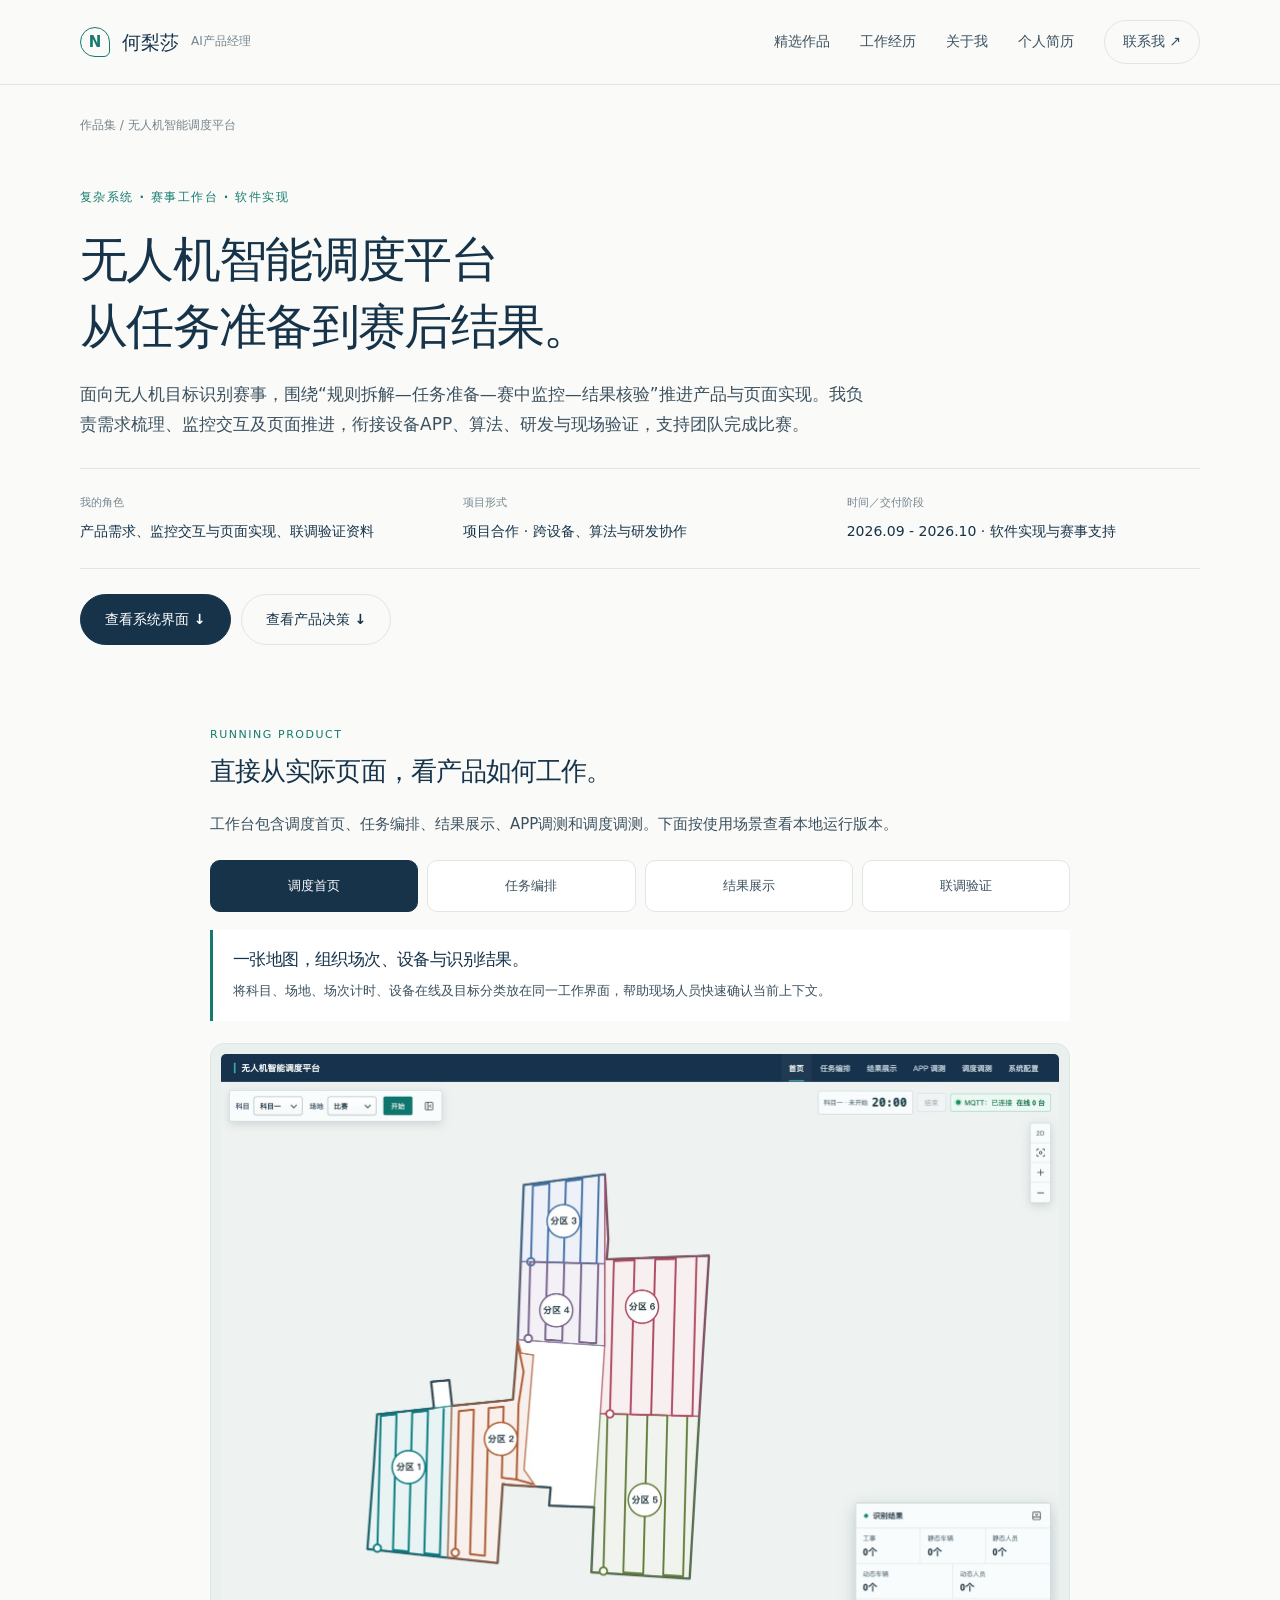
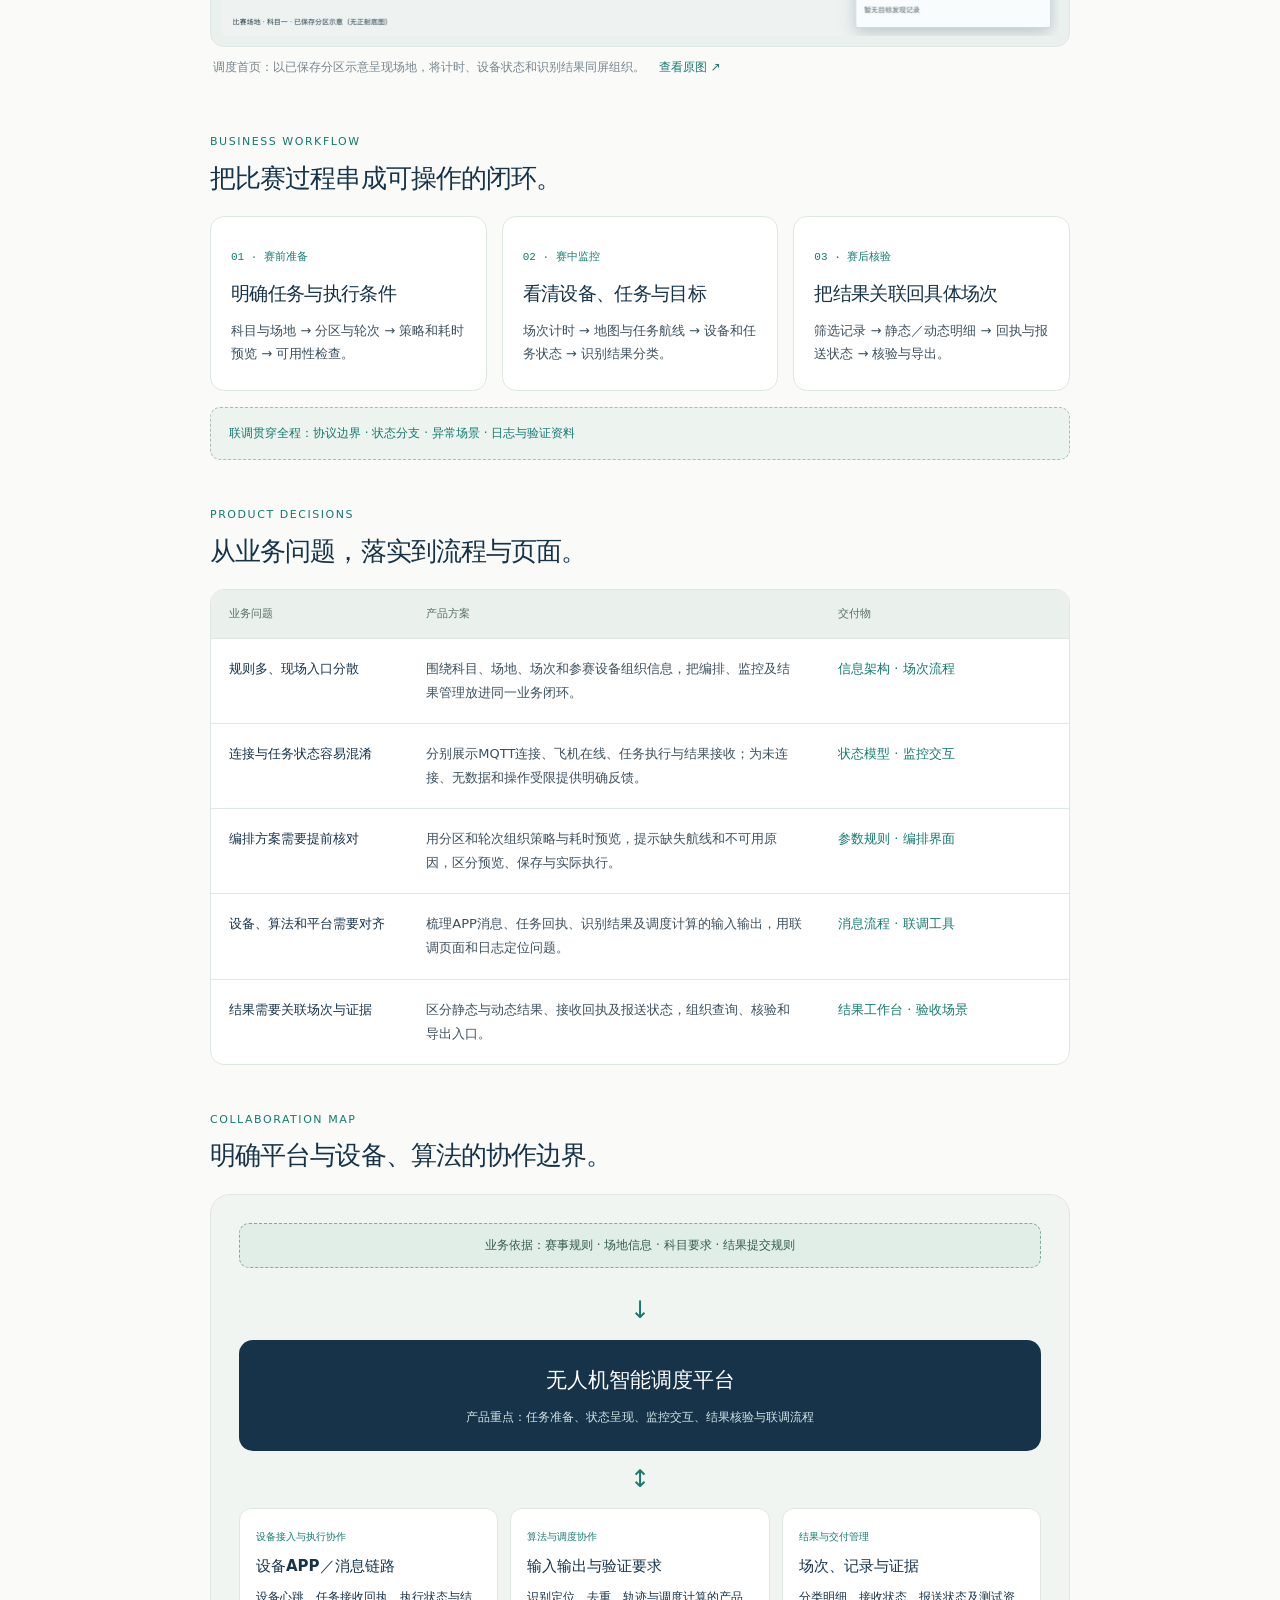
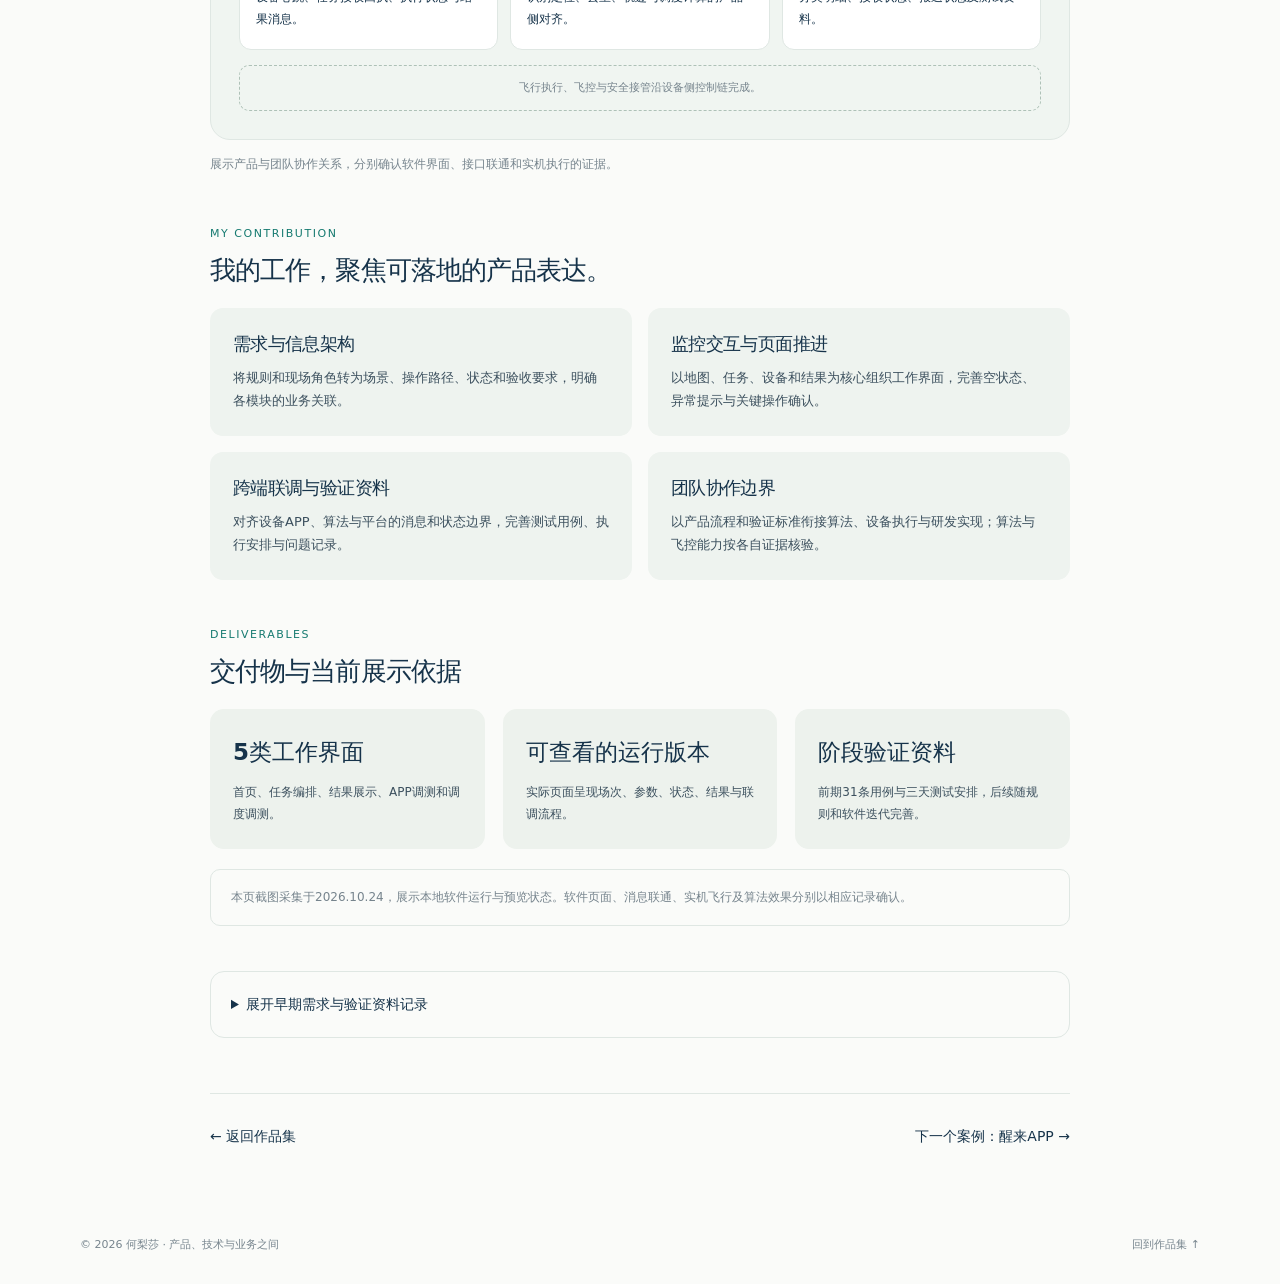
==== commit 5276532b: "完善无人机平台案例与运行界面展示" ====
--- a/drone.html
+++ b/drone.html
@@ -1,12 +1,21 @@
-<!doctype html><html lang="zh-CN"><head><meta charset="utf-8"><meta name="viewport" content="width=device-width, initial-scale=1"><meta name="description" content="何梨莎的个人简历与产品作品集：企业知识库RAG、无人机赛事调度、健康AI及海外独立站。"><meta name="theme-color" content="#16334a"><title>无人机赛事 · 调度监控与验证系统 · 何梨莎</title><link rel="icon" href="assets/favicon.svg" type="image/svg+xml"><link rel="stylesheet" href="styles.css"><link rel="stylesheet" href="visuals.css?v=20261014-1"><script src="app.js?v=20261014-visuals" defer></script></head><body><a class="skip-link" href="#main">跳到正文</a><header class="site-header"><div class="wrap header-inner"><a class="brand" href="index.html"><span class="brand-mark" aria-hidden="true">N</span>何梨莎<span style="font-size:12px;font-weight:400;color:var(--muted)">AI产品经理</span></a><button class="menu-toggle" aria-expanded="false" aria-controls="site-nav">导航</button><nav class="site-nav" id="site-nav" aria-label="主导航"><a href="index.html#work">精选作品</a><a href="index.html#experience">工作经历</a><a href="index.html#about">关于我</a><a href="resume.html">个人简历</a><a class="nav-contact" href="index.html#contact">联系我 ↗</a></nav></div></header><main id="main" class="wrap"><div class="breadcrumb"><a href="index.html#work">作品集</a> / 无人机赛事</div><section class="case-hero"><div class="eyebrow">复杂系统 · 产品与交付</div><h1>无人机赛事<br>调度监控与验证系统</h1><p class="case-intro">无人机目标识别赛事需要同时对齐正式规则、现场流程、设备接口和识别定位算法。我从需求拆解进入代码与页面实现，并完善比赛用例和测试安排，支持团队完成比赛。</p><dl class="case-facts"><div><dt>角色与负责范围</dt><dd>产品需求、调度监控与验证资料</dd></div><div><dt>公司／项目</dt><dd>项目合作</dd></div><div><dt>时间／交付阶段</dt><dd>2026.09 - 2026.10 · 代码实现与赛事交付</dd></div></dl><div class="case-links"></div></section><article class="case-body"><section class="case-section"><div class="section-label">THE PROBLEM</div><h2>先理解业务问题。</h2><p>比赛中的任务状态、设备连接和目标确认需要清晰表达，同时要区分平台功能、设备控制与算法验证的职责，避免用软件模拟结果代替真实设备验证。</p></section>
-<section class="visual-overview" aria-labelledby="drone-map-title">
- <div class="section-label">RESPONSIBILITY MAP</div><h2 id="drone-map-title">用平台连接规则、设备与验证。</h2>
- <div class="diagram" role="group" aria-label="无人机项目职责关系：正式规则定义要求，调度监控平台组织科目与状态，并与设备、算法和验证资料协作；安全控制保留在设备侧">
-  <div class="scope-bar">业务依据：正式赛事规则 · 场地附件 · 目标提交资料</div>
-  <div class="diagram-split" aria-hidden="true">↓</div>
-  <div class="diagram-core"><strong>调度监控平台</strong><p>我的负责范围：需求拆解、页面与调测设计、测试资料<br>科目与计时 · 设备与任务状态 · 调测进度与日志</p></div>
-  <div class="diagram-split" aria-hidden="true">↕</div>
-  <div class="collaboration-grid"><div class="collaboration-node"><span class="node-label">设备与接口协作</span><strong>大疆司空／设备侧</strong><p>约定状态来源、接口对象与异常信息。</p></div><div class="collaboration-node"><span class="node-label">算法协作</span><strong>识别与定位侧</strong><p>对齐目标信息、轨迹及去重的验证要求。</p></div><div class="collaboration-node"><span class="node-label">现场验证</span><strong>测试与执行资料</strong><p>用例、预期结果、证据要求与问题跟进。</p></div></div>
-  <div class="boundary-note">飞行控制与安全接管保留在大疆设备控制链中。</div>
- </div><p class="visual-caption">产品职责与协作示意；具体接口、算法和设备能力分别以对应验证证据确认。</p>
-</section><section class="case-section"><div class="section-label">PRODUCT DECISIONS</div><h2>我的关键方案选择</h2><table class="decision-table" aria-label="关键产品决策：业务问题、产品方案和交付物"><thead><tr><th scope="col">业务问题</th><th scope="col">产品方案</th><th scope="col">交付物</th></tr></thead><tbody><tr><td>正式规则如何落到产品？</td><td>梳理科目、场地、时限、目标报送与赛后核验，保留资料版本及待确认项。</td><td>需求清单 · 验收要求</td></tr><tr><td>现场如何识别异常？</td><td>分别表达平台连接、设备在线、数据时效和任务执行状态，设计有限重试。</td><td>监控状态 · 异常分支</td></tr><tr><td>调用与数据如何追溯？</td><td>区分私有接口、外部能力与本地服务，组织参数、进度及调测日志。</td><td>接口分类 · 调测界面</td></tr><tr><td>怎样落实比赛验证？</td><td>将识别、轨迹、去重、边界与返航要求转为步骤、预期与证据，安排现场执行。</td><td>测试用例 · 执行清单</td></tr></tbody></table></section><section class="case-section"><h2>作品展示</h2><div class="gallery"><figure class="gallery-item"><button class="image-button" data-enlarge aria-label="放大无人机司空接口调测界面，在离线环境中展示模拟模式"><img src="assets/drone-debug.jpg" alt="无人机司空接口调测界面，在离线环境中展示模拟模式" loading="lazy"></button><figcaption>实际代码中的接口调测页面；离线截图展示模拟模式，不含真实设备调用。</figcaption></figure></div></section><section class="case-section"><div class="section-label">VALIDATION LAYERS</div><h2>三类验证，分别记录证据。</h2><div class="evidence-levels"><div class="evidence-level"><span class="level-type">01 SOFTWARE</span><h3>软件模拟</h3><p>检查页面状态、操作分支与模拟调测行为。</p><small>模拟结果描述软件行为。</small></div><div class="evidence-level"><span class="level-type">02 INTERFACE</span><h3>接口联通</h3><p>核对调用对象、请求响应与数据来源。</p><small>连接成功需要对应请求与响应证据。</small></div><div class="evidence-level"><span class="level-type">03 FIELD</span><h3>真实设备验证</h3><p>按设备、固件及现场场景记录结果。</p><small>实机表现需要单独的现场验证记录。</small></div></div><p class="visual-caption">这是验收分层方法，具体完成状态以项目记录和对应证据为准。</p></section><section class="case-section"><div class="section-label">DELIVERABLES</div><h2>交付与成果</h2><div class="outcomes"><div class="outcome"><strong>调度与调测</strong><p>完成页面与调测设计，进入代码实现。</p></div><div class="outcome"><strong>验证资料</strong><p>形成比赛测试用例与执行安排。</p></div><div class="outcome"><strong>赛事支持</strong><p>交付系统与资料，支持团队完成比赛。</p></div></div></section><details class="record-details"><summary>展开完整项目职责与交付记录</summary><div class="project-record"><p><strong>项目背景：</strong></p><p>面向无人机目标识别赛事，团队需要将正式比赛规则、地面调度监控、设备接口与识别定位算法衔接起来。我承担产品需求与调度系统设计，结合比赛要求和算法完善测试用例，推进系统与验证资料交付，支撑团队<strong>完成比赛</strong>。</p><p><strong>核心职责：</strong></p><p><strong>1、赛事规则分析与需求拆解：</strong></p><ul><li>对照正式规则、场地附件和目标提交资料，梳理科目一<strong>6架无人机</strong>、<strong>10个静态与6个动态目标</strong>、<strong>25分钟</strong>时限等要求，形成任务设置、监控、目标报送、返航及赛后核验的需求清单。</li><li>明确监控平台、设备接口、识别定位算法和端侧飞控的职责，保留资料版本与待确认项，将比赛规则转化为产品功能及验收要求。</li></ul><p><strong>2、调度系统与监控页面设计：</strong></p><ul><li>以地图为主体组织科目、场地、预约或立即开始、倒计时及任务入口，完善设备、执行中、待执行和历史任务列表。</li><li>分别表达平台连接、设备在线及任务状态，设计连接失败后的有限重试、数据过期与未知状态，支持现场监控与异常判断。</li></ul><p><strong>3、司空接口梳理与调测设计：</strong></p><ul><li>围绕大疆司空2私有化部署梳理设备、任务及航线接入需求，区分私有接口、外部装置能力与平台本地服务，明确配置及凭据使用范围。</li><li>设计接口分类、参数编辑、进度及结果日志，支持定位调用对象、数据来源和失败原因；区分<strong>软件模拟</strong>、<strong>接口联通</strong>与<strong>真实设备验证</strong>。</li></ul><p><strong>4、结合算法与比赛规则完善测试用例：</strong></p><ul><li>将识别定位、动态轨迹和目标去重要求转为输入、操作步骤、预期结果与证据要求，覆盖类别、时间戳、轨迹有效性及重复实体处理。</li><li>同时覆盖自主任务、干扰、边界、高度、时限返航与赛后数据留存，形成<strong>31条用例</strong>及<strong>三天测试安排</strong>，交付Excel清单和可手写结果的打印执行版。</li></ul><p><strong>项目成果：</strong></p><ul><li>完成调度系统及赛事需求、接口调测与测试资料交付，推进平台设计、算法验证要求和现场流程对齐。</li><li>通过<strong>用例</strong>和限定时间内执行安排支持团队验证与<strong>问题跟进</strong>，支撑团队<strong>完成比赛</strong>。</li></ul></div></details><div class="case-next"><a href="index.html#work">← 返回作品集</a><a href="health.html">下一个案例：醒来APP →</a></div></article></main><footer class="wrap site-footer"><span>© 2026 何梨莎 · 产品、技术与业务之间</span><a href="index.html#work">回到作品集 ↑</a></footer><dialog class="lightbox" aria-label="作品图片预览"><button class="lightbox-close" type="button">关闭 ×</button><img alt=""></dialog></body></html>+<!doctype html><html lang="zh-CN"><head><meta charset="utf-8"><meta name="viewport" content="width=device-width, initial-scale=1"><meta name="description" content="何梨莎的个人简历与产品作品集：企业知识库RAG、无人机赛事调度、健康AI及海外独立站。"><meta name="theme-color" content="#16334a"><title>无人机智能调度平台 · 产品与交付案例 · 何梨莎</title><link rel="icon" href="assets/favicon.svg" type="image/svg+xml"><link rel="stylesheet" href="styles.css"><link rel="stylesheet" href="visuals.css?v=20261014-1"><link rel="stylesheet" href="drone-case.css?v=20261024-1"><script src="app.js?v=20261014-visuals" defer></script></head><body><a class="skip-link" href="#main">跳到正文</a><header class="site-header"><div class="wrap header-inner"><a class="brand" href="index.html"><span class="brand-mark" aria-hidden="true">N</span>何梨莎<span style="font-size:12px;font-weight:400;color:var(--muted)">AI产品经理</span></a><button class="menu-toggle" aria-expanded="false" aria-controls="site-nav">导航</button><nav class="site-nav" id="site-nav" aria-label="主导航"><a href="index.html#work">精选作品</a><a href="index.html#experience">工作经历</a><a href="index.html#about">关于我</a><a href="resume.html">个人简历</a><a class="nav-contact" href="index.html#contact">联系我 ↗</a></nav></div></header>
+<main id="main" class="wrap">
+ <div class="breadcrumb"><a href="index.html#work">作品集</a> / 无人机智能调度平台</div>
+ <section class="case-hero">
+  <div class="eyebrow">复杂系统 · 赛事工作台 · 软件实现</div>
+  <h1>无人机智能调度平台<br>从任务准备到赛后结果。</h1>
+  <p class="case-intro">面向无人机目标识别赛事，围绕“规则拆解—任务准备—赛中监控—结果核验”推进产品与页面实现。我负责需求梳理、监控交互及页面推进，衔接设备APP、算法、研发与现场验证，支持团队完成比赛。</p>
+  <dl class="case-facts"><div><dt>我的角色</dt><dd>产品需求、监控交互与页面实现、联调验证资料</dd></div><div><dt>项目形式</dt><dd>项目合作 · 跨设备、算法与研发协作</dd></div><div><dt>时间／交付阶段</dt><dd>2026.09 - 2026.10 · 软件实现与赛事支持</dd></div></dl>
+  <div class="case-links"><a class="button" href="#product-preview">查看系统界面 ↓</a><a class="button secondary" href="#product-decisions">查看产品决策 ↓</a></div>
+ </section>
+ <article class="case-body">
+  <section class="case-section" id="product-preview"><div class="section-label">RUNNING PRODUCT</div><h2>直接从实际页面，看产品如何工作。</h2><p class="system-intro">工作台包含调度首页、任务编排、结果展示、APP调测和调度调测。下面按使用场景查看本地运行版本。</p><div class="system-tabs" data-product-tabs role="tablist" aria-label="查看无人机平台不同工作界面"><button class="system-tab" id="drone-tab-home" role="tab" aria-selected="true" aria-controls="drone-panel-home" tabindex="0">调度首页</button><button class="system-tab" id="drone-tab-orchestration" role="tab" aria-selected="false" aria-controls="drone-panel-orchestration" tabindex="-1">任务编排</button><button class="system-tab" id="drone-tab-results" role="tab" aria-selected="false" aria-controls="drone-panel-results" tabindex="-1">结果展示</button><button class="system-tab" id="drone-tab-integration" role="tab" aria-selected="false" aria-controls="drone-panel-integration" tabindex="-1">联调验证</button></div><div class="system-panel" id="drone-panel-home" role="tabpanel" aria-labelledby="drone-tab-home"><div class="screen-copy"><h3>一张地图，组织场次、设备与识别结果。</h3><p>将科目、场地、场次计时、设备在线及目标分类放在同一工作界面，帮助现场人员快速确认当前上下文。</p></div><figure class="gallery-item"><button class="image-button" data-enlarge aria-label="放大无人机智能调度平台首页，展示已保存分区示意与识别结果区域"><img src="assets/drone-home-20261024.jpg" alt="无人机智能调度平台首页，展示已保存分区示意与识别结果区域" loading="lazy"></button><figcaption>调度首页：以已保存分区示意呈现场地，将计时、设备状态和识别结果同屏组织。 <a class="screen-original" href="assets/drone-home-20261024.jpg" target="_blank" rel="noopener noreferrer">查看原图 ↗</a></figcaption></figure></div><div class="system-panel" id="drone-panel-orchestration" role="tabpanel" aria-labelledby="drone-tab-orchestration" hidden><div class="screen-copy"><h3>把策略选择、分区轮次和预计耗时放在一起。</h3><p>以分区为行、轮次为列呈现方案，明确覆盖策略、分区耗时、每轮预计和返航预留；对缺失航线与不可用方案给出原因。</p></div><figure class="gallery-item"><button class="image-button" data-enlarge aria-label="放大任务编排页面中的分区轮次、策略与耗时预览"><img src="assets/drone-orchestration-20261024.jpg" alt="任务编排页面中的分区轮次、策略与耗时预览" loading="lazy"></button><figcaption>任务编排草稿预览，未保存、未下发；图中预计耗时为规划值。 <a class="screen-original" href="assets/drone-orchestration-20261024.jpg" target="_blank" rel="noopener noreferrer">查看原图 ↗</a></figcaption></figure></div><div class="system-panel" id="drone-panel-results" role="tabpanel" aria-labelledby="drone-tab-results" hidden><div class="screen-copy"><h3>让场次、目标明细和结果状态可以关联查看。</h3><p>按日期、场地及科目定位比赛记录，围绕静态与动态结果组织明细、接收回执、导出和上报前核验；同时覆盖无记录的空状态。</p></div><figure class="gallery-item"><button class="image-button" data-enlarge aria-label="放大结果展示页面的筛选与无比赛记录空状态"><img src="assets/drone-results-20261024.jpg" alt="结果展示页面的筛选与无比赛记录空状态" loading="lazy"></button><figcaption>本次运行库没有可展示的历史场次，截图呈现真实的无记录空状态。 <a class="screen-original" href="assets/drone-results-20261024.jpg" target="_blank" rel="noopener noreferrer">查看原图 ↗</a></figcaption></figure></div><div class="system-panel" id="drone-panel-integration" role="tabpanel" aria-labelledby="drone-tab-integration" hidden><div class="screen-copy"><h3>将设备流程与调度验证收敛到可查看的工作台。</h3><p>APP调测提供单机、六机及协议报文入口；调度调测组织计算项、结果区域与运行记录，协同设备与算法团队确认输入输出和异常分支。</p></div><figure class="gallery-item"><button class="image-button" data-enlarge aria-label="放大APP调测的单机流程、模拟机状态与消息区域"><img src="assets/drone-app-lab-20261024.jpg" alt="APP调测的单机流程、模拟机状态与消息区域" loading="lazy"></button><figcaption>APP联调工作台：模拟机尚未启动；精确坐标已隐藏。 <a class="screen-original" href="assets/drone-app-lab-20261024.jpg" target="_blank" rel="noopener noreferrer">查看原图 ↗</a></figcaption></figure><figure class="gallery-item"><button class="image-button" data-enlarge aria-label="放大调度调测的算法分类、参数和计算结果区域"><img src="assets/drone-dispatch-lab-20261024.jpg" alt="调度调测的算法分类、参数和计算结果区域" loading="lazy"></button><figcaption>调度调测工作台：截图为等待运行状态，不代表算法效果或实机验收结果。 <a class="screen-original" href="assets/drone-dispatch-lab-20261024.jpg" target="_blank" rel="noopener noreferrer">查看原图 ↗</a></figcaption></figure></div></section>
+  <section class="case-section"><div class="section-label">BUSINESS WORKFLOW</div><h2>把比赛过程串成可操作的闭环。</h2><ol class="lifecycle"><li><span class="phase">01 · 赛前准备</span><h3>明确任务与执行条件</h3><p>科目与场地 → 分区与轮次 → 策略和耗时预览 → 可用性检查。</p></li><li><span class="phase">02 · 赛中监控</span><h3>看清设备、任务与目标</h3><p>场次计时 → 地图与任务航线 → 设备和任务状态 → 识别结果分类。</p></li><li><span class="phase">03 · 赛后核验</span><h3>把结果关联回具体场次</h3><p>筛选记录 → 静态／动态明细 → 回执与报送状态 → 核验与导出。</p></li></ol><div class="cross-phase">联调贯穿全程：协议边界 · 状态分支 · 异常场景 · 日志与验证资料</div></section>
+  <section class="case-section" id="product-decisions"><div class="section-label">PRODUCT DECISIONS</div><h2>从业务问题，落实到流程与页面。</h2><table class="decision-table" aria-label="无人机项目的业务问题、产品方案和交付"><thead><tr><th scope="col">业务问题</th><th scope="col">产品方案</th><th scope="col">交付物</th></tr></thead><tbody><tr><td>规则多、现场入口分散</td><td>围绕科目、场地、场次和参赛设备组织信息，把编排、监控及结果管理放进同一业务闭环。</td><td>信息架构 · 场次流程</td></tr><tr><td>连接与任务状态容易混淆</td><td>分别展示MQTT连接、飞机在线、任务执行与结果接收；为未连接、无数据和操作受限提供明确反馈。</td><td>状态模型 · 监控交互</td></tr><tr><td>编排方案需要提前核对</td><td>用分区和轮次组织策略与耗时预览，提示缺失航线和不可用原因，区分预览、保存与实际执行。</td><td>参数规则 · 编排界面</td></tr><tr><td>设备、算法和平台需要对齐</td><td>梳理APP消息、任务回执、识别结果及调度计算的输入输出，用联调页面和日志定位问题。</td><td>消息流程 · 联调工具</td></tr><tr><td>结果需要关联场次与证据</td><td>区分静态与动态结果、接收回执及报送状态，组织查询、核验和导出入口。</td><td>结果工作台 · 验收场景</td></tr></tbody></table></section>
+  <section class="visual-overview" aria-labelledby="drone-map-title"><div class="section-label">COLLABORATION MAP</div><h2 id="drone-map-title">明确平台与设备、算法的协作边界。</h2><div class="diagram" role="group" aria-label="平台串联赛事规则、设备APP、算法输入输出与结果管理，飞行控制和安全接管由设备侧承担"><div class="scope-bar">业务依据：赛事规则 · 场地信息 · 科目要求 · 结果提交规则</div><div class="diagram-split" aria-hidden="true">↓</div><div class="diagram-core"><strong>无人机智能调度平台</strong><p>产品重点：任务准备、状态呈现、监控交互、结果核验与联调流程</p></div><div class="diagram-split" aria-hidden="true">↕</div><div class="collaboration-grid"><div class="collaboration-node"><span class="node-label">设备接入与执行协作</span><strong>设备APP／消息链路</strong><p>设备心跳、任务接收回执、执行状态与结果消息。</p></div><div class="collaboration-node"><span class="node-label">算法与调度协作</span><strong>输入输出与验证要求</strong><p>识别定位、去重、轨迹与调度计算的产品侧对齐。</p></div><div class="collaboration-node"><span class="node-label">结果与交付管理</span><strong>场次、记录与证据</strong><p>分类明细、接收状态、报送状态及测试资料。</p></div></div><div class="boundary-note">飞行执行、飞控与安全接管沿设备侧控制链完成。</div></div><p class="visual-caption">展示产品与团队协作关系，分别确认软件界面、接口联通和实机执行的证据。</p></section>
+  <section class="case-section"><div class="section-label">MY CONTRIBUTION</div><h2>我的工作，聚焦可落地的产品表达。</h2><div class="contribution-grid"><div class="contribution"><h3>需求与信息架构</h3><p>将规则和现场角色转为场景、操作路径、状态和验收要求，明确各模块的业务关联。</p></div><div class="contribution"><h3>监控交互与页面推进</h3><p>以地图、任务、设备和结果为核心组织工作界面，完善空状态、异常提示与关键操作确认。</p></div><div class="contribution"><h3>跨端联调与验证资料</h3><p>对齐设备APP、算法与平台的消息和状态边界，完善测试用例、执行安排与问题记录。</p></div><div class="contribution"><h3>团队协作边界</h3><p>以产品流程和验证标准衔接算法、设备执行与研发实现；算法与飞控能力按各自证据核验。</p></div></div></section>
+  <section class="case-section"><div class="section-label">DELIVERABLES</div><h2>交付物与当前展示依据</h2><div class="outcomes"><div class="outcome"><strong>5类工作界面</strong><p>首页、任务编排、结果展示、APP调测和调度调测。</p></div><div class="outcome"><strong>可查看的运行版本</strong><p>实际页面呈现场次、参数、状态、结果与联调流程。</p></div><div class="outcome"><strong>阶段验证资料</strong><p>前期31条用例与三天测试安排，后续随规则和软件迭代完善。</p></div></div><div class="case-proof-note">本页截图采集于2026.10.24，展示本地软件运行与预览状态。软件页面、消息联通、实机飞行及算法效果分别以相应记录确认。</div></section>
+  <details class="record-details"><summary>展开早期需求与验证资料记录</summary><div class="project-record"><p class="legacy-record-note">以下为项目早期的规则拆解、司空接入调研与测试资料。科目参数随规则及软件版本迭代，当前产品展示以本页运行截图为准。</p><p><strong>项目背景：</strong></p><p>面向无人机目标识别赛事，团队需要将正式比赛规则、地面调度监控、设备接口与识别定位算法衔接起来。我承担产品需求与调度系统设计，结合比赛要求和算法完善测试用例，推进系统与验证资料交付，支撑团队<strong>完成比赛</strong>。</p><p><strong>核心职责：</strong></p><p><strong>1、赛事规则分析与需求拆解：</strong></p><ul><li>对照正式规则、场地附件和目标提交资料，梳理科目一<strong>6架无人机</strong>、<strong>10个静态与6个动态目标</strong>、<strong>25分钟</strong>时限等要求，形成任务设置、监控、目标报送、返航及赛后核验的需求清单。</li><li>明确监控平台、设备接口、识别定位算法和端侧飞控的职责，保留资料版本与待确认项，将比赛规则转化为产品功能及验收要求。</li></ul><p><strong>2、调度系统与监控页面设计：</strong></p><ul><li>以地图为主体组织科目、场地、预约或立即开始、倒计时及任务入口，完善设备、执行中、待执行和历史任务列表。</li><li>分别表达平台连接、设备在线及任务状态，设计连接失败后的有限重试、数据过期与未知状态，支持现场监控与异常判断。</li></ul><p><strong>3、司空接口梳理与调测设计：</strong></p><ul><li>围绕大疆司空2私有化部署梳理设备、任务及航线接入需求，区分私有接口、外部装置能力与平台本地服务，明确配置及凭据使用范围。</li><li>设计接口分类、参数编辑、进度及结果日志，支持定位调用对象、数据来源和失败原因；区分<strong>软件模拟</strong>、<strong>接口联通</strong>与<strong>真实设备验证</strong>。</li></ul><p><strong>4、结合算法与比赛规则完善测试用例：</strong></p><ul><li>将识别定位、动态轨迹和目标去重要求转为输入、操作步骤、预期结果与证据要求，覆盖类别、时间戳、轨迹有效性及重复实体处理。</li><li>同时覆盖自主任务、干扰、边界、高度、时限返航与赛后数据留存，形成<strong>31条用例</strong>及<strong>三天测试安排</strong>，交付Excel清单和可手写结果的打印执行版。</li></ul><p><strong>项目成果：</strong></p><ul><li>完成调度系统及赛事需求、接口调测与测试资料交付，推进平台设计、算法验证要求和现场流程对齐。</li><li>通过<strong>用例</strong>和限定时间内执行安排支持团队验证与<strong>问题跟进</strong>，支撑团队<strong>完成比赛</strong>。</li></ul></div></details>
+  <div class="case-next"><a href="index.html#work">← 返回作品集</a><a href="health.html">下一个案例：醒来APP →</a></div>
+ </article>
+</main><footer class="wrap site-footer"><span>© 2026 何梨莎 · 产品、技术与业务之间</span><a href="index.html#work">回到作品集 ↑</a></footer><dialog class="lightbox" aria-label="作品图片预览"><button class="lightbox-close" type="button">关闭 ×</button><img alt=""></dialog></body></html>
--- a/drone-case.css
+++ b/drone-case.css
@@ -0,0 +1,36 @@
+.system-intro { margin: 22px 0 16px; color: var(--text); font-size: 15px; }
+.system-tabs { display: grid; grid-template-columns: repeat(4,minmax(0,1fr)); gap: 9px; margin: 22px 0 18px; }
+.system-tab { padding: 13px 10px; border: 1px solid var(--line); border-radius: 10px; background: white; color: var(--text); font-size: 13px; }
+.system-tab[aria-selected='true'] { background: var(--ink); color: white; border-color: var(--ink); }
+.system-panel[hidden] { display: none; }
+.system-panel .image-button { padding: 10px; background: #eaf0ed; }
+.system-panel .image-button img { max-height: 690px; width: 100%; object-fit: contain; }
+.system-panel .gallery-item + .gallery-item { margin-top: 22px; }
+.system-panel figcaption { padding: 10px 3px; color: var(--muted); font-size: 12px; line-height: 1.7; }
+.screen-original { display: inline-block; margin-left: 10px; color: var(--teal); white-space: nowrap; }
+.screen-copy { margin: 14px 0 22px; padding: 18px 20px; background: white; border-left: 3px solid var(--teal); }
+.screen-copy h3 { margin-bottom: 8px; font-size: 17px; }
+.screen-copy p { margin: 0; font-size: 13px; color: var(--text); }
+.lifecycle { display: grid; grid-template-columns: repeat(3,minmax(0,1fr)); gap: 15px; padding: 0; list-style: none; }
+.lifecycle li { padding: 24px 20px; border: 1px solid var(--line); border-radius: 14px; background: white; }
+.lifecycle .phase { font-family: ui-monospace,monospace; font-size: 11px; color: var(--teal); }
+.lifecycle h3 { margin: 10px 0 12px; font-size: 19px; }
+.lifecycle p { margin: 0; font-size: 13px; color: var(--text); }
+.cross-phase { padding: 15px 18px; border: 1px dashed #a5bfb1; border-radius: 10px; color: var(--teal); font-size: 12px; background: #edf3ee; }
+.contribution-grid { display: grid; grid-template-columns: repeat(2,minmax(0,1fr)); gap: 16px; }
+.contribution { padding: 23px; background: #eef3ef; border-radius: 13px; }
+.contribution h3 { margin-bottom: 10px; font-size: 18px; }
+.contribution p { margin: 0; font-size: 13px; color: var(--text); }
+.case-proof-note { margin-top: 20px; padding: 17px 20px; border-radius: 10px; border: 1px solid var(--line); font-size: 12px; color: var(--muted); }
+.legacy-record-note { padding: 12px 15px; background: #f0f3eb; border-radius: 8px; color: #62705d; font-size: 12px; margin-bottom: 20px; }
+@media(max-width:680px) {
+ .system-tabs { gap: 6px; }
+ .system-tab { padding: 12px 5px; font-size: 12px; }
+ .system-panel .image-button { padding: 6px; }
+ .screen-copy { padding: 15px; }
+ .screen-copy h3 { font-size: 16px; }
+ .lifecycle,.contribution-grid { grid-template-columns: 1fr; }
+ .lifecycle li { padding: 20px; }
+ .lifecycle h3 { margin: 7px 0; }
+ .contribution { padding: 20px; }
+}
